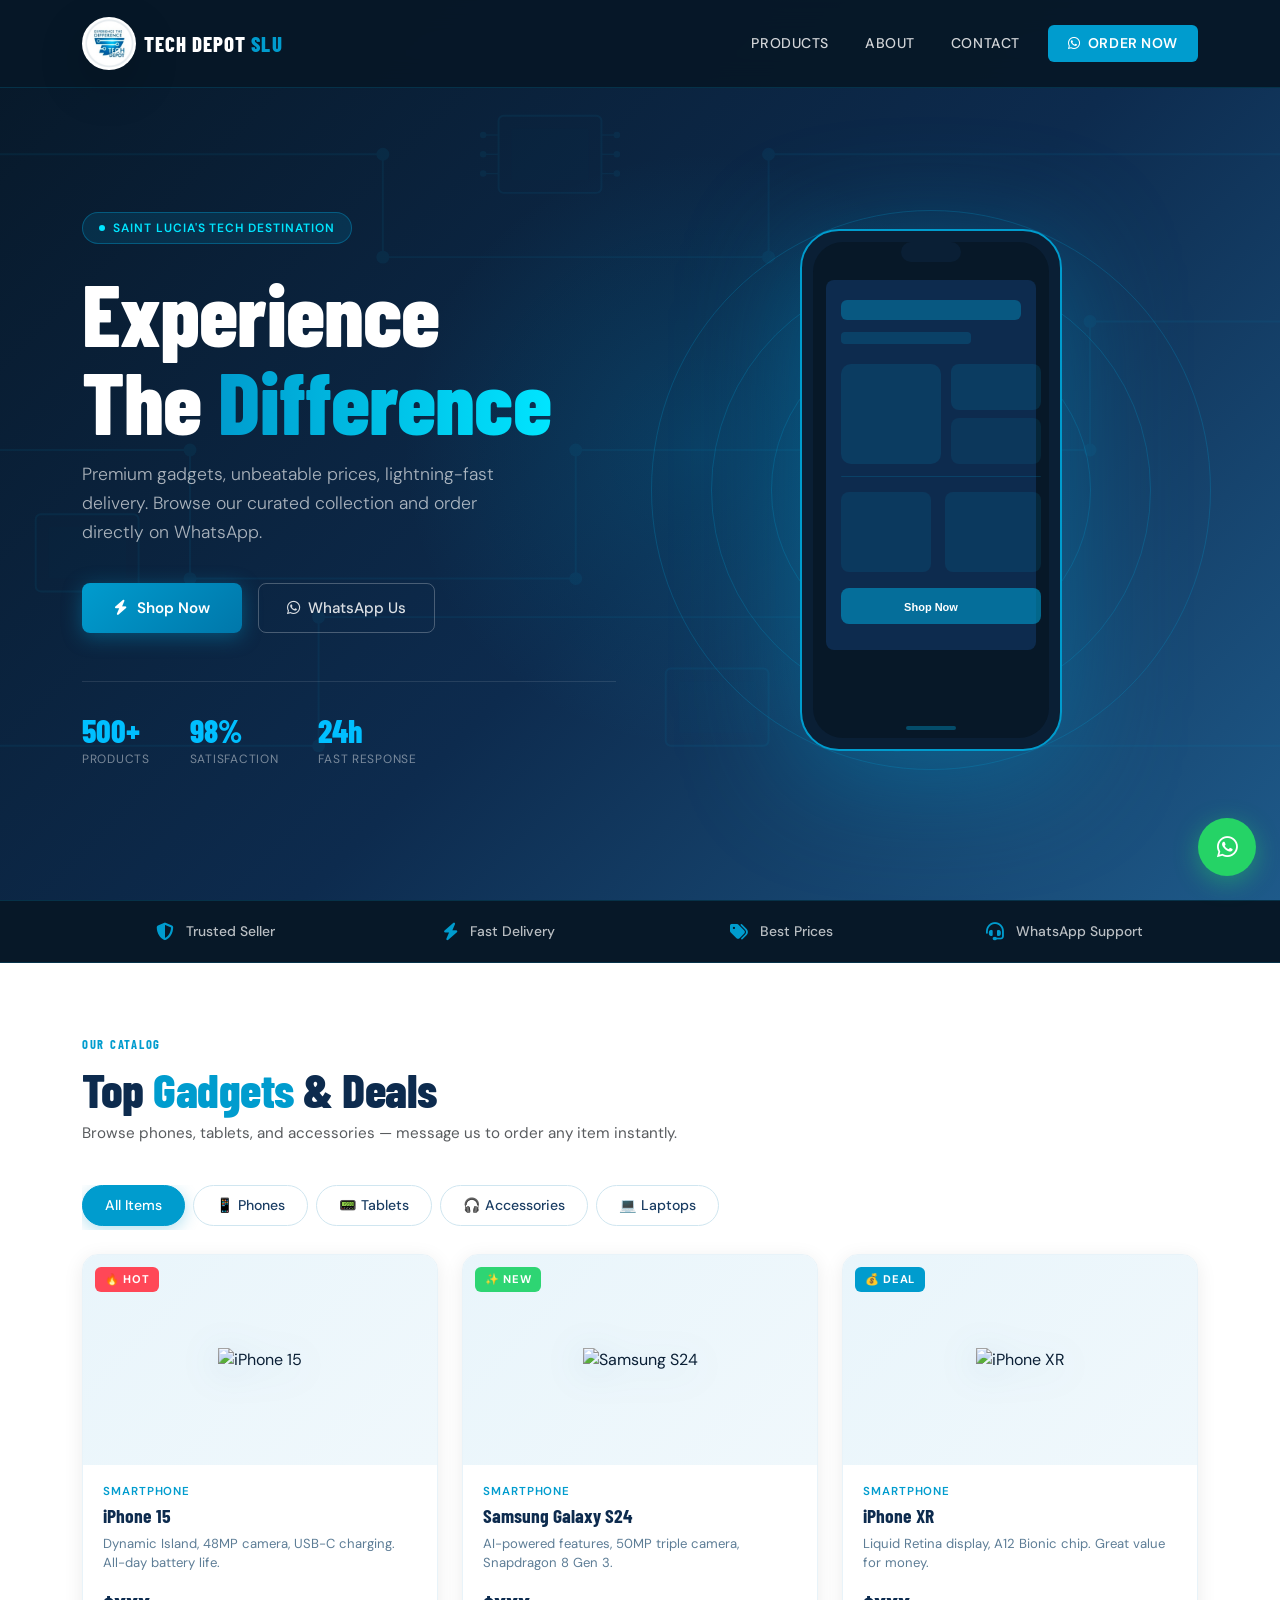
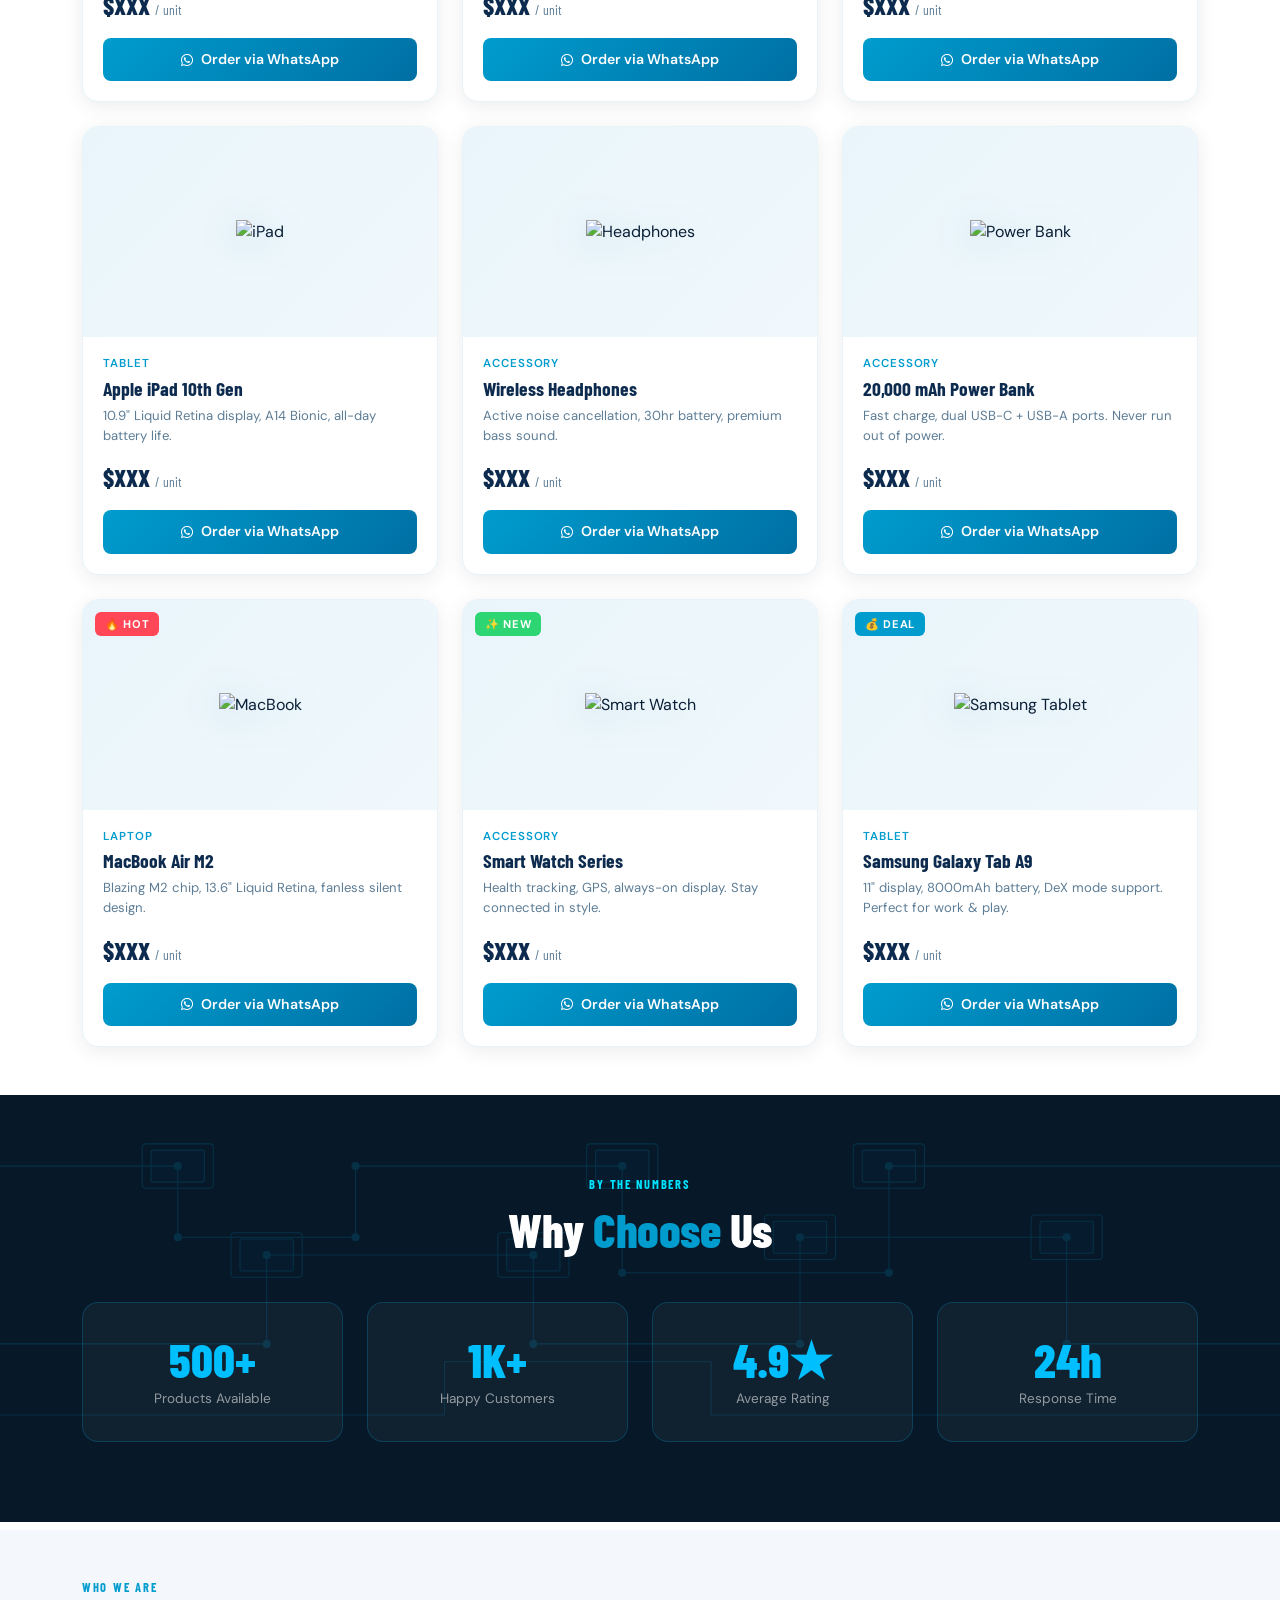
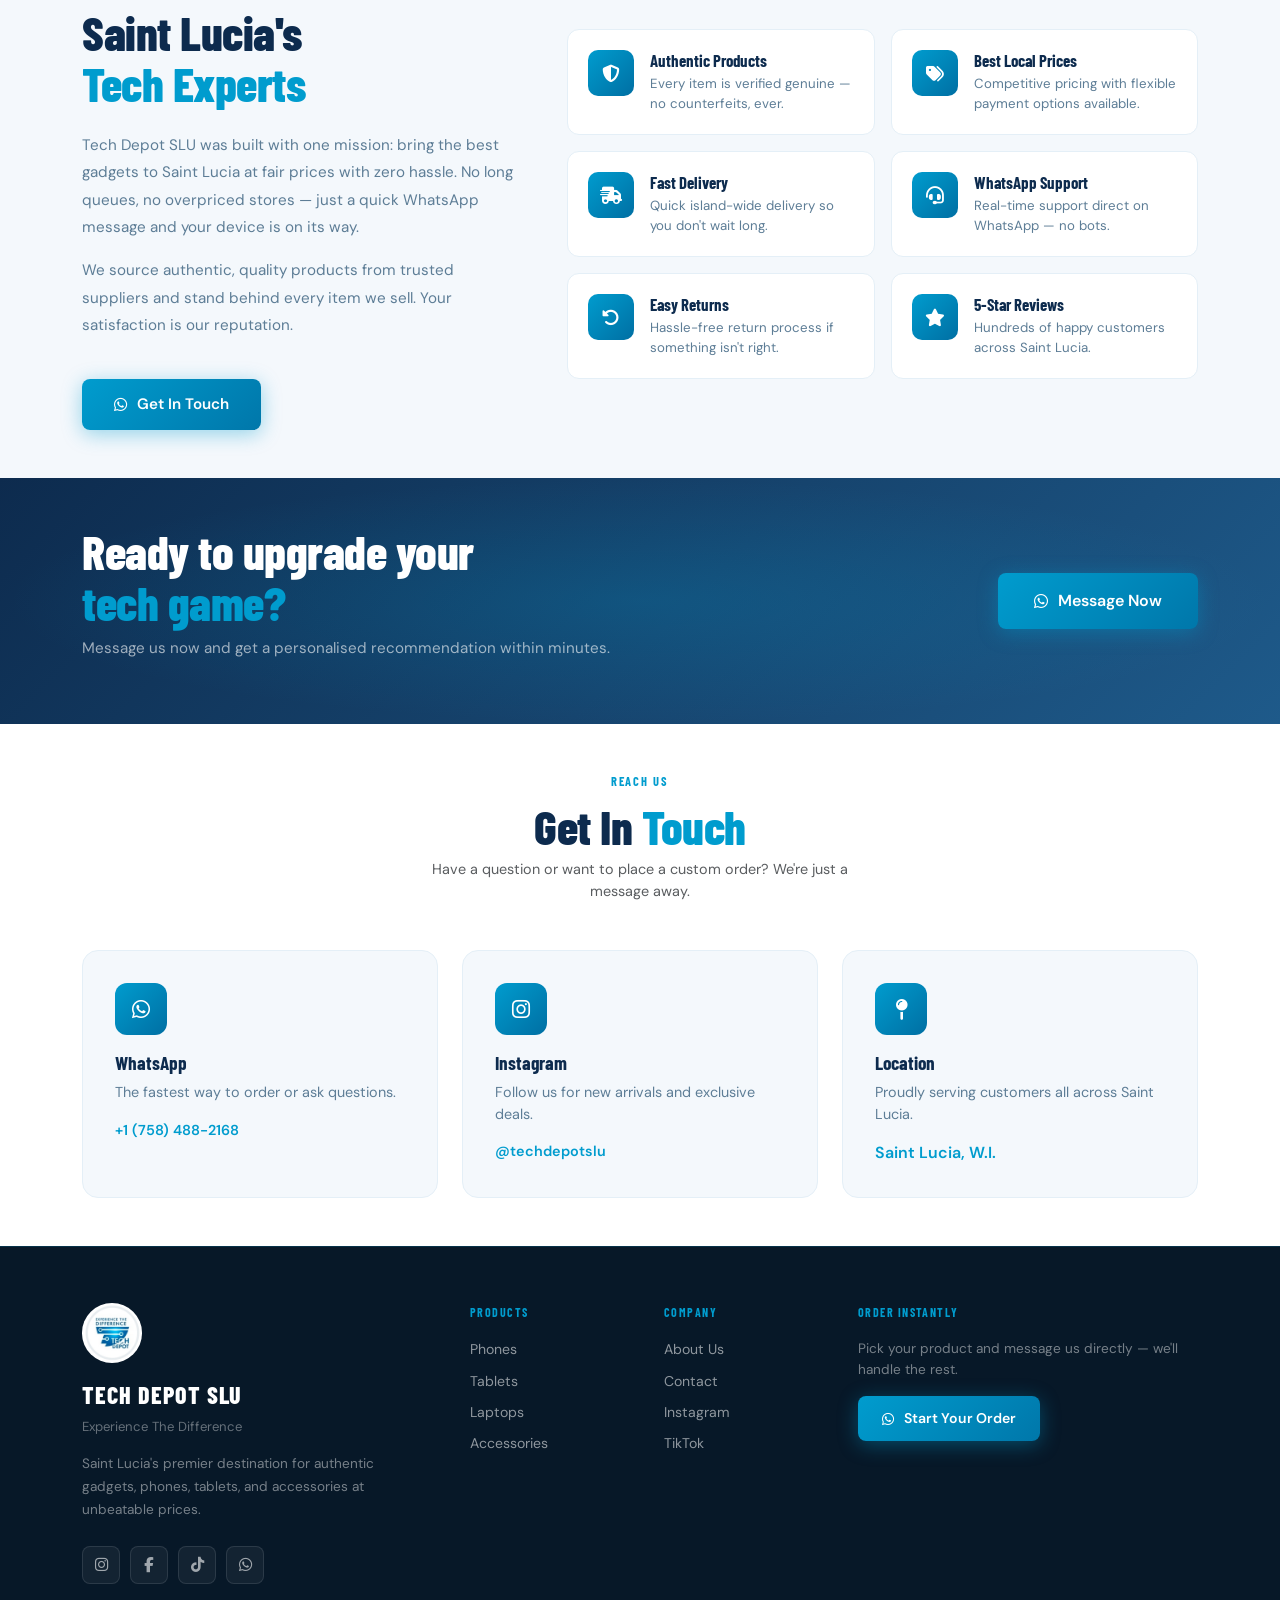
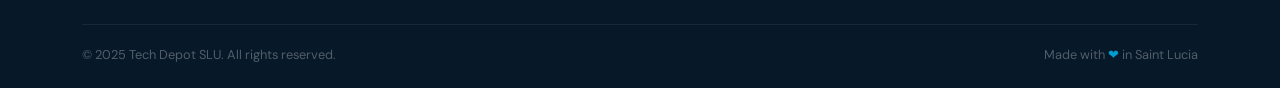
==== 0034hytstoragefacility.html @ bbcb1f42 "Create 0034hytstoragefacility.html" ====
<!DOCTYPE html>
<html lang="en">
<head>
<meta charset="UTF-8">
<meta name="viewport" content="width=device-width, initial-scale=1.0">
<title>Tech Depot SLU – Experience The Difference</title>
<link href="https://cdn.jsdelivr.net/npm/bootstrap@5.3.3/dist/css/bootstrap.min.css" rel="stylesheet">
<link href="https://fonts.googleapis.com/css2?family=Barlow+Condensed:wght@400;600;700;800&family=DM+Sans:wght@300;400;500;600&display=swap" rel="stylesheet">
<link href="https://cdnjs.cloudflare.com/ajax/libs/font-awesome/6.5.0/css/all.min.css" rel="stylesheet">
<link href="css/style.css" rel="stylesheet">
  
<style>

</style>
  
</head>
<body>

<!-- ═══════════════ NAVBAR ═══════════════ -->
<nav class="navbar navbar-expand-lg fixed-top" id="mainNavbar">
  <div class="container">
    <a class="navbar-brand d-flex align-items-center gap-2" href="#hero">
      <img src="images/logo.jpg" alt="Tech Depot SLU Logo" class="rounded-circle img-fluid object-fit-cover shadow-hover mx-auto shadow-lg" loading="lazy">
      <span style="font-family:'Barlow Condensed',sans-serif;font-weight:800;color:#fff;font-size:1.3rem;letter-spacing:0.05em;">TECH DEPOT<span style="color:var(--electric);"> SLU</span></span>
    </a>
    <button class="navbar-toggler border-0" type="button" data-bs-toggle="collapse" data-bs-target="#navMenu">
      <span class="navbar-toggler-icon"></span>
    </button>
    <div class="collapse navbar-collapse" id="navMenu">
      <ul class="navbar-nav ms-auto align-items-lg-center gap-1">
        <li class="nav-item"><a class="nav-link" href="#products">Products</a></li>
        <li class="nav-item"><a class="nav-link" href="#about">About</a></li>
        <li class="nav-item"><a class="nav-link" href="#contact">Contact</a></li>
        <li class="nav-item">
          <a class="nav-link nav-cta" href="https://wa.me/17584882168?text=Hi%20I%20want%20to%20order.%0AProduct:%0ABudget:%0ALocation:">
            <i class="fab fa-whatsapp me-1"></i> Order Now
          </a>
        </li>
      </ul>
    </div>
  </div>
</nav>

<!-- ═══════════════ HERO ═══════════════ -->
<section id="hero">
  <!-- Circuit board SVG background -->
  <div class="circuit-bg">
    <svg viewBox="0 0 1200 700" preserveAspectRatio="xMidYMid slice" xmlns="http://www.w3.org/2000/svg">
      <defs>
        <linearGradient id="wireGrad" x1="0%" y1="0%" x2="100%" y2="0%">
          <stop offset="0%" style="stop-color:#009CCE;stop-opacity:0"/>
          <stop offset="50%" style="stop-color:#009CCE;stop-opacity:1"/>
          <stop offset="100%" style="stop-color:#009CCE;stop-opacity:0"/>
        </linearGradient>
      </defs>
      <!-- Horizontal traces -->
      <line x1="0" y1="120" x2="400" y2="120" stroke="#009CCE" stroke-width="1.5"/>
      <line x1="400" y1="120" x2="400" y2="200" stroke="#009CCE" stroke-width="1.5"/>
      <line x1="400" y1="200" x2="700" y2="200" stroke="#009CCE" stroke-width="1.5"/>
      <line x1="700" y1="200" x2="700" y2="120" stroke="#009CCE" stroke-width="1.5"/>
      <line x1="700" y1="120" x2="1200" y2="120" stroke="#009CCE" stroke-width="1.5"/>
      <line x1="0" y1="350" x2="250" y2="350" stroke="#009CCE" stroke-width="1.5"/>
      <line x1="250" y1="350" x2="250" y2="450" stroke="#009CCE" stroke-width="1.5"/>
      <line x1="250" y1="450" x2="550" y2="450" stroke="#009CCE" stroke-width="1.5"/>
      <line x1="550" y1="450" x2="550" y2="350" stroke="#009CCE" stroke-width="1.5"/>
      <line x1="550" y1="350" x2="950" y2="350" stroke="#009CCE" stroke-width="1.5"/>
      <line x1="950" y1="350" x2="950" y2="250" stroke="#009CCE" stroke-width="1.5"/>
      <line x1="950" y1="250" x2="1200" y2="250" stroke="#009CCE" stroke-width="1.5"/>
      <line x1="0" y1="580" x2="350" y2="580" stroke="#009CCE" stroke-width="1.5"/>
      <line x1="350" y1="580" x2="350" y2="480" stroke="#009CCE" stroke-width="1.5"/>
      <line x1="350" y1="480" x2="800" y2="480" stroke="#009CCE" stroke-width="1.5"/>
      <line x1="800" y1="480" x2="800" y2="580" stroke="#009CCE" stroke-width="1.5"/>
      <line x1="800" y1="580" x2="1200" y2="580" stroke="#009CCE" stroke-width="1.5"/>
      <!-- Nodes/pads -->
      <circle cx="400" cy="120" r="5" fill="#009CCE"/>
      <circle cx="700" cy="120" r="5" fill="#009CCE"/>
      <circle cx="400" cy="200" r="5" fill="#009CCE"/>
      <circle cx="700" cy="200" r="5" fill="#009CCE"/>
      <circle cx="250" cy="350" r="5" fill="#009CCE"/>
      <circle cx="550" cy="350" r="5" fill="#009CCE"/>
      <circle cx="250" cy="450" r="5" fill="#009CCE"/>
      <circle cx="550" cy="450" r="5" fill="#009CCE"/>
      <circle cx="950" cy="250" r="5" fill="#009CCE"/>
      <circle cx="950" cy="350" r="5" fill="#009CCE"/>
      <circle cx="350" cy="480" r="5" fill="#009CCE"/>
      <circle cx="800" cy="480" r="5" fill="#009CCE"/>
      <circle cx="350" cy="580" r="5" fill="#009CCE"/>
      <circle cx="800" cy="580" r="5" fill="#009CCE"/>
      <!-- IC chips -->
      <rect x="490" y="90" width="80" height="60" rx="4" fill="none" stroke="#009CCE" stroke-width="1.5"/>
      <rect x="500" y="100" width="60" height="40" rx="2" fill="#009CCE" fill-opacity="0.15"/>
      <rect x="840" y="210" width="80" height="60" rx="4" fill="none" stroke="#009CCE" stroke-width="1.5"/>
      <rect x="850" y="220" width="60" height="40" rx="2" fill="#009CCE" fill-opacity="0.15"/>
      <rect x="130" y="400" width="80" height="60" rx="4" fill="none" stroke="#009CCE" stroke-width="1.5"/>
      <rect x="140" y="410" width="60" height="40" rx="2" fill="#009CCE" fill-opacity="0.15"/>
      <rect x="620" y="520" width="80" height="60" rx="4" fill="none" stroke="#009CCE" stroke-width="1.5"/>
      <rect x="630" y="530" width="60" height="40" rx="2" fill="#009CCE" fill-opacity="0.15"/>
      <!-- IC pins -->
      <line x1="490" y1="105" x2="480" y2="105" stroke="#009CCE" stroke-width="1"/><circle cx="478" cy="105" r="2.5" fill="#009CCE"/>
      <line x1="490" y1="120" x2="480" y2="120" stroke="#009CCE" stroke-width="1"/><circle cx="478" cy="120" r="2.5" fill="#009CCE"/>
      <line x1="490" y1="135" x2="480" y2="135" stroke="#009CCE" stroke-width="1"/><circle cx="478" cy="135" r="2.5" fill="#009CCE"/>
      <line x1="570" y1="105" x2="580" y2="105" stroke="#009CCE" stroke-width="1"/><circle cx="582" cy="105" r="2.5" fill="#009CCE"/>
      <line x1="570" y1="120" x2="580" y2="120" stroke="#009CCE" stroke-width="1"/><circle cx="582" cy="120" r="2.5" fill="#009CCE"/>
      <line x1="570" y1="135" x2="580" y2="135" stroke="#009CCE" stroke-width="1"/><circle cx="582" cy="135" r="2.5" fill="#009CCE"/>
    </svg>
  </div>

  <div class="hero-glow"></div>

  <div class="container position-relative" style="z-index:2;">
    <div class="row align-items-center g-5">
      <div class="col-lg-6">
        <div class="hero-badge slide-left">
          <span class="dot"></span> Saint Lucia's Tech Destination
        </div>
        <h1 class="hero-title slide-left delay-1">
          Experience<br>The <span>Difference</span>
        </h1>
        <p class="hero-subtitle slide-left delay-2">
          Premium gadgets, unbeatable prices, lightning-fast delivery. Browse our curated collection and order directly on WhatsApp.
        </p>
        <div class="d-flex flex-wrap gap-3 slide-left delay-3">
          <a href="#products" class="btn-electric">
            <i class="fas fa-bolt"></i> Shop Now
          </a>
          <a href="https://wa.me/17584882168?text=Hi%20I%20want%20to%20order.%0AProduct:%0ABudget:%0ALocation:" class="btn-outline-electric">
            <i class="fab fa-whatsapp"></i> WhatsApp Us
          </a>
        </div>
        <div class="hero-stats slide-left delay-4">
          <div class="stat-item">
            <div class="stat-num">500+</div>
            <div class="stat-label">Products</div>
          </div>
          <div class="stat-item">
            <div class="stat-num">98%</div>
            <div class="stat-label">Satisfaction</div>
          </div>
          <div class="stat-item">
            <div class="stat-num">24h</div>
            <div class="stat-label">Fast Response</div>
          </div>
        </div>
      </div>
      <div class="col-lg-6 d-none d-lg-flex justify-content-center slide-right delay-2">
        <div class="hero-device-showcase">
          <div class="hero-ring"></div>
          <div class="hero-ring"></div>
          <div class="hero-ring"></div>
          <!-- Placeholder phone graphic -->
          <svg class="device-float" viewBox="0 0 280 540" fill="none" xmlns="http://www.w3.org/2000/svg">
            <rect x="10" y="10" width="260" height="520" rx="38" fill="#0a1f35" stroke="#009CCE" stroke-width="2"/>
            <rect x="22" y="22" width="236" height="496" rx="30" fill="#071828"/>
            <rect x="35" y="60" width="210" height="370" rx="8" fill="#0d2b4e"/>
            <!-- Screen content suggestion -->
            <rect x="50" y="80" width="180" height="20" rx="6" fill="#009CCE" fill-opacity="0.4"/>
            <rect x="50" y="112" width="130" height="12" rx="4" fill="#009CCE" fill-opacity="0.2"/>
            <rect x="50" y="144" width="100" height="100" rx="10" fill="#009CCE" fill-opacity="0.15"/>
            <rect x="160" y="144" width="90" height="46" rx="8" fill="#009CCE" fill-opacity="0.15"/>
            <rect x="160" y="198" width="90" height="46" rx="8" fill="#009CCE" fill-opacity="0.1"/>
            <rect x="50" y="256" width="200" height="1" rx="1" fill="#009CCE" fill-opacity="0.2"/>
            <rect x="50" y="272" width="90" height="80" rx="8" fill="#009CCE" fill-opacity="0.12"/>
            <rect x="154" y="272" width="96" height="80" rx="8" fill="#009CCE" fill-opacity="0.12"/>
            <rect x="50" y="368" width="200" height="36" rx="8" fill="#009CCE" fill-opacity="0.6"/>
            <text x="140" y="391" text-anchor="middle" fill="white" font-size="11" font-family="sans-serif" font-weight="bold">Shop Now</text>
            <!-- Notch -->
            <rect x="110" y="22" width="60" height="20" rx="10" fill="#0a1f35"/>
            <!-- Home indicator -->
            <rect x="115" y="506" width="50" height="4" rx="2" fill="#009CCE" fill-opacity="0.4"/>
          </svg>
        </div>
      </div>
    </div>
  </div>
</section>

<!-- ═══════════════ TRUST BAR ═══════════════ -->
<div id="trust-bar">
  <div class="container">
    <div class="row g-3 justify-content-center text-center">
      <div class="col-6 col-md-3">
        <div class="trust-item justify-content-center">
          <i class="fas fa-shield-halved"></i>
          <span>Trusted Seller</span>
        </div>
      </div>
      <div class="col-6 col-md-3">
        <div class="trust-item justify-content-center">
          <i class="fas fa-bolt"></i>
          <span>Fast Delivery</span>
        </div>
      </div>
      <div class="col-6 col-md-3">
        <div class="trust-item justify-content-center">
          <i class="fas fa-tags"></i>
          <span>Best Prices</span>
        </div>
      </div>
      <div class="col-6 col-md-3">
        <div class="trust-item justify-content-center">
          <i class="fas fa-headset"></i>
          <span>WhatsApp Support</span>
        </div>
      </div>
    </div>
  </div>
</div>

<!-- ═══════════════ PRODUCTS ═══════════════ -->
<section id="products" class="py-5 mt-4">
  <div class="container">
    <div class="row mb-4">
      <div class="col-lg-7 slide-up">
        <div class="section-eyebrow">Our Catalog</div>
        <h2 class="section-title">Top <span>Gadgets</span> & Deals</h2>
        <p class="text-muted mt-2" style="font-size:0.95rem;">Browse phones, tablets, and accessories — message us to order any item instantly.</p>
      </div>
    </div>

    <!-- Filter -->
    <div class="filter-wrap mb-4 slide-up delay-1">
      <div class="filter-pills">
        <button class="filter-pill active" onclick="filterCategory('all',this)">All Items</button>
        <button class="filter-pill" onclick="filterCategory('phone',this)">📱 Phones</button>
        <button class="filter-pill" onclick="filterCategory('tablet',this)">📟 Tablets</button>
        <button class="filter-pill" onclick="filterCategory('accessory',this)">🎧 Accessories</button>
        <button class="filter-pill" onclick="filterCategory('laptop',this)">💻 Laptops</button>
      </div>
    </div>

    <!-- Cards Grid -->
    <div class="row g-4" id="product-grid">

      <!-- iPhone 15 -->
      <div class="col-sm-6 col-lg-4 card-item phone slide-up delay-1">
        <div class="product-card">
          <div class="card-img-wrap">
            <span class="card-badge badge-hot">🔥 Hot</span>
            <img src="https://images.unsplash.com/photo-1695048133142-1a20484d2569?w=400&q=80&auto=format&fit=crop" alt="iPhone 15">
          </div>
          <div class="card-body-custom">
            <div class="card-cat">Smartphone</div>
            <div class="card-name">iPhone 15</div>
            <div class="card-desc">Dynamic Island, 48MP camera, USB-C charging. All-day battery life.</div>
            <div class="card-price">$XXX <small>/ unit</small></div>
            <a href="https://wa.me/17584882168?text=Hi,%20I%20want%20to%20order%20an%20iPhone%2015" class="btn-buy">
              <i class="fab fa-whatsapp"></i> Order via WhatsApp
            </a>
          </div>
        </div>
      </div>

      <!-- Samsung S24 -->
      <div class="col-sm-6 col-lg-4 card-item phone slide-up delay-2">
        <div class="product-card">
          <div class="card-img-wrap">
            <span class="card-badge badge-new">✨ New</span>
            <img src="https://images.unsplash.com/photo-1710023797988-cf60c4a38c4d?w=400&q=80&auto=format&fit=crop" alt="Samsung S24">
          </div>
          <div class="card-body-custom">
            <div class="card-cat">Smartphone</div>
            <div class="card-name">Samsung Galaxy S24</div>
            <div class="card-desc">AI-powered features, 50MP triple camera, Snapdragon 8 Gen 3.</div>
            <div class="card-price">$XXX <small>/ unit</small></div>
            <a href="https://wa.me/17584882168?text=Hi,%20I%20want%20Samsung%20Galaxy%20S24" class="btn-buy">
              <i class="fab fa-whatsapp"></i> Order via WhatsApp
            </a>
          </div>
        </div>
      </div>

      <!-- iPhone XR -->
      <div class="col-sm-6 col-lg-4 card-item phone slide-up delay-3">
        <div class="product-card">
          <div class="card-img-wrap">
            <span class="card-badge badge-deal">💰 Deal</span>
            <img src="https://images.unsplash.com/photo-1592286927505-1def25115558?w=400&q=80&auto=format&fit=crop" alt="iPhone XR">
          </div>
          <div class="card-body-custom">
            <div class="card-cat">Smartphone</div>
            <div class="card-name">iPhone XR</div>
            <div class="card-desc">Liquid Retina display, A12 Bionic chip. Great value for money.</div>
            <div class="card-price">$XXX <small>/ unit</small></div>
            <a href="https://wa.me/17584882168?text=Hi,%20I%20want%20iPhone%20XR" class="btn-buy">
              <i class="fab fa-whatsapp"></i> Order via WhatsApp
            </a>
          </div>
        </div>
      </div>

      <!-- iPad -->
      <div class="col-sm-6 col-lg-4 card-item tablet slide-up delay-1">
        <div class="product-card">
          <div class="card-img-wrap">
            <img src="https://images.unsplash.com/photo-1544244015-0df4b3ffc6b0?w=400&q=80&auto=format&fit=crop" alt="iPad">
          </div>
          <div class="card-body-custom">
            <div class="card-cat">Tablet</div>
            <div class="card-name">Apple iPad 10th Gen</div>
            <div class="card-desc">10.9" Liquid Retina display, A14 Bionic, all-day battery life.</div>
            <div class="card-price">$XXX <small>/ unit</small></div>
            <a href="https://wa.me/17584882168?text=Hi,%20I%20want%20an%20iPad" class="btn-buy">
              <i class="fab fa-whatsapp"></i> Order via WhatsApp
            </a>
          </div>
        </div>
      </div>

      <!-- Wireless Headphones -->
      <div class="col-sm-6 col-lg-4 card-item accessory slide-up delay-2">
        <div class="product-card">
          <div class="card-img-wrap">
            <img src="https://images.unsplash.com/photo-1505740420928-5e560c06d30e?w=400&q=80&auto=format&fit=crop" alt="Headphones">
          </div>
          <div class="card-body-custom">
            <div class="card-cat">Accessory</div>
            <div class="card-name">Wireless Headphones</div>
            <div class="card-desc">Active noise cancellation, 30hr battery, premium bass sound.</div>
            <div class="card-price">$XXX <small>/ unit</small></div>
            <a href="https://wa.me/17584882168?text=Hi,%20I%20want%20wireless%20headphones" class="btn-buy">
              <i class="fab fa-whatsapp"></i> Order via WhatsApp
            </a>
          </div>
        </div>
      </div>

      <!-- Power Bank -->
      <div class="col-sm-6 col-lg-4 card-item accessory slide-up delay-3">
        <div class="product-card">
          <div class="card-img-wrap">
            <img src="https://images.unsplash.com/photo-1609091839311-d5365f9ff1c5?w=400&q=80&auto=format&fit=crop" alt="Power Bank">
          </div>
          <div class="card-body-custom">
            <div class="card-cat">Accessory</div>
            <div class="card-name">20,000 mAh Power Bank</div>
            <div class="card-desc">Fast charge, dual USB-C + USB-A ports. Never run out of power.</div>
            <div class="card-price">$XXX <small>/ unit</small></div>
            <a href="https://wa.me/17584882168?text=Hi,%20I%20want%20a%20power%20bank" class="btn-buy">
              <i class="fab fa-whatsapp"></i> Order via WhatsApp
            </a>
          </div>
        </div>
      </div>

      <!-- MacBook -->
      <div class="col-sm-6 col-lg-4 card-item laptop slide-up delay-1">
        <div class="product-card">
          <div class="card-img-wrap">
            <span class="card-badge badge-hot">🔥 Hot</span>
            <img src="https://images.unsplash.com/photo-1517336714731-489689fd1ca8?w=400&q=80&auto=format&fit=crop" alt="MacBook">
          </div>
          <div class="card-body-custom">
            <div class="card-cat">Laptop</div>
            <div class="card-name">MacBook Air M2</div>
            <div class="card-desc">Blazing M2 chip, 13.6" Liquid Retina, fanless silent design.</div>
            <div class="card-price">$XXX <small>/ unit</small></div>
            <a href="https://wa.me/17584882168?text=Hi,%20I%20want%20MacBook%20Air%20M2" class="btn-buy">
              <i class="fab fa-whatsapp"></i> Order via WhatsApp
            </a>
          </div>
        </div>
      </div>

      <!-- Smart Watch -->
      <div class="col-sm-6 col-lg-4 card-item accessory slide-up delay-2">
        <div class="product-card">
          <div class="card-img-wrap">
            <span class="card-badge badge-new">✨ New</span>
            <img src="https://images.unsplash.com/photo-1523275335684-37898b6baf30?w=400&q=80&auto=format&fit=crop" alt="Smart Watch">
          </div>
          <div class="card-body-custom">
            <div class="card-cat">Accessory</div>
            <div class="card-name">Smart Watch Series</div>
            <div class="card-desc">Health tracking, GPS, always-on display. Stay connected in style.</div>
            <div class="card-price">$XXX <small>/ unit</small></div>
            <a href="https://wa.me/17584882168?text=Hi,%20I%20want%20a%20smart%20watch" class="btn-buy">
              <i class="fab fa-whatsapp"></i> Order via WhatsApp
            </a>
          </div>
        </div>
      </div>

      <!-- Samsung Tab -->
      <div class="col-sm-6 col-lg-4 card-item tablet slide-up delay-3">
        <div class="product-card">
          <div class="card-img-wrap">
            <span class="card-badge badge-deal">💰 Deal</span>
            <img src="https://images.unsplash.com/photo-1589739900243-4b52cd9b104e?w=400&q=80&auto=format&fit=crop" alt="Samsung Tablet">
          </div>
          <div class="card-body-custom">
            <div class="card-cat">Tablet</div>
            <div class="card-name">Samsung Galaxy Tab A9</div>
            <div class="card-desc">11" display, 8000mAh battery, DeX mode support. Perfect for work & play.</div>
            <div class="card-price">$XXX <small>/ unit</small></div>
            <a href="https://wa.me/17584882168?text=Hi,%20I%20want%20Samsung%20Galaxy%20Tab" class="btn-buy">
              <i class="fab fa-whatsapp"></i> Order via WhatsApp
            </a>
          </div>
        </div>
      </div>

    </div>
  </div>
</section>

<!-- ═══════════════ CIRCUIT SHOWCASE ═══════════════ -->
<section id="circuit-showcase">
  <!-- Full circuit board SVG -->
  <svg class="circuit-canvas" viewBox="0 0 1440 400" preserveAspectRatio="xMidYMid slice" xmlns="http://www.w3.org/2000/svg">
    <g stroke="#009CCE" stroke-width="1.2" fill="none">
      <!-- Grid of traces -->
      <line x1="0" y1="80" x2="200" y2="80"/><line x1="200" y1="80" x2="200" y2="160"/>
      <line x1="200" y1="160" x2="400" y2="160"/><line x1="400" y1="160" x2="400" y2="80"/>
      <line x1="400" y1="80" x2="700" y2="80"/><line x1="700" y1="80" x2="700" y2="200"/>
      <line x1="700" y1="200" x2="1000" y2="200"/><line x1="1000" y1="200" x2="1000" y2="80"/>
      <line x1="1000" y1="80" x2="1440" y2="80"/>
      <line x1="0" y1="280" x2="300" y2="280"/><line x1="300" y1="280" x2="300" y2="180"/>
      <line x1="300" y1="180" x2="600" y2="180"/><line x1="600" y1="180" x2="600" y2="280"/>
      <line x1="600" y1="280" x2="900" y2="280"/><line x1="900" y1="280" x2="900" y2="160"/>
      <line x1="900" y1="160" x2="1200" y2="160"/><line x1="1200" y1="160" x2="1200" y2="280"/>
      <line x1="1200" y1="280" x2="1440" y2="280"/>
      <line x1="0" y1="360" x2="500" y2="360"/><line x1="500" y1="360" x2="500" y2="300"/>
      <line x1="500" y1="300" x2="800" y2="300"/><line x1="800" y1="300" x2="800" y2="360"/>
      <line x1="800" y1="360" x2="1440" y2="360"/>
      <!-- IC chips -->
      <rect x="160" y="55" width="80" height="50" rx="4"/><rect x="170" y="62" width="60" height="36" rx="2" fill="#009CCE" fill-opacity="0.2"/>
      <rect x="660" y="55" width="80" height="50" rx="4"/><rect x="670" y="62" width="60" height="36" rx="2" fill="#009CCE" fill-opacity="0.2"/>
      <rect x="960" y="55" width="80" height="50" rx="4"/><rect x="970" y="62" width="60" height="36" rx="2" fill="#009CCE" fill-opacity="0.2"/>
      <rect x="260" y="155" width="80" height="50" rx="4"/><rect x="270" y="162" width="60" height="36" rx="2" fill="#009CCE" fill-opacity="0.2"/>
      <rect x="560" y="155" width="80" height="50" rx="4"/><rect x="570" y="162" width="60" height="36" rx="2" fill="#009CCE" fill-opacity="0.2"/>
      <rect x="860" y="135" width="80" height="50" rx="4"/><rect x="870" y="142" width="60" height="36" rx="2" fill="#009CCE" fill-opacity="0.2"/>
      <rect x="1160" y="135" width="80" height="50" rx="4"/><rect x="1170" y="142" width="60" height="36" rx="2" fill="#009CCE" fill-opacity="0.2"/>
      <!-- Nodes -->
      <circle cx="200" cy="80" r="4" fill="#009CCE"/><circle cx="400" cy="80" r="4" fill="#009CCE"/>
      <circle cx="700" cy="80" r="4" fill="#009CCE"/><circle cx="1000" cy="80" r="4" fill="#009CCE"/>
      <circle cx="200" cy="160" r="4" fill="#009CCE"/><circle cx="400" cy="160" r="4" fill="#009CCE"/>
      <circle cx="700" cy="200" r="4" fill="#009CCE"/><circle cx="1000" cy="200" r="4" fill="#009CCE"/>
      <circle cx="300" cy="280" r="4" fill="#009CCE"/><circle cx="600" cy="280" r="4" fill="#009CCE"/>
      <circle cx="900" cy="280" r="4" fill="#009CCE"/><circle cx="1200" cy="280" r="4" fill="#009CCE"/>
      <circle cx="300" cy="180" r="4" fill="#009CCE"/><circle cx="600" cy="180" r="4" fill="#009CCE"/>
      <circle cx="900" cy="160" r="4" fill="#009CCE"/><circle cx="1200" cy="160" r="4" fill="#009CCE"/>
    </g>
  </svg>

  <div class="container showcase-content">
    <div class="text-center mb-5">
      <div class="section-eyebrow" style="color:var(--accent);">By The Numbers</div>
      <h2 class="section-title" style="color:#fff;">Why <span>Choose</span> Us</h2>
    </div>
    <div class="row g-4 justify-content-center">
      <div class="col-6 col-md-3 slide-up delay-1">
        <div class="showcase-card">
          <div class="showcase-num">500+</div>
          <div class="showcase-label">Products Available</div>
        </div>
      </div>
      <div class="col-6 col-md-3 slide-up delay-2">
        <div class="showcase-card">
          <div class="showcase-num">1K+</div>
          <div class="showcase-label">Happy Customers</div>
        </div>
      </div>
      <div class="col-6 col-md-3 slide-up delay-3">
        <div class="showcase-card">
          <div class="showcase-num">4.9★</div>
          <div class="showcase-label">Average Rating</div>
        </div>
      </div>
      <div class="col-6 col-md-3 slide-up delay-4">
        <div class="showcase-card">
          <div class="showcase-num">24h</div>
          <div class="showcase-label">Response Time</div>
        </div>
      </div>
    </div>
  </div>
</section>

<!-- ═══════════════ ABOUT ═══════════════ -->
<section id="about" class="py-5 mt-2">
  <div class="container">
    <div class="row align-items-center g-5">
      <div class="col-lg-5 slide-left">
        <div class="section-eyebrow">Who We Are</div>
        <h2 class="section-title mb-4">Saint Lucia's<br><span>Tech Experts</span></h2>
        <p style="color:var(--text-muted);line-height:1.8;font-size:0.95rem;">
          Tech Depot SLU was built with one mission: bring the best gadgets to Saint Lucia at fair prices with zero hassle. No long queues, no overpriced stores — just a quick WhatsApp message and your device is on its way.
        </p>
        <p style="color:var(--text-muted);line-height:1.8;font-size:0.95rem;margin-top:12px;">
          We source authentic, quality products from trusted suppliers and stand behind every item we sell. Your satisfaction is our reputation.
        </p>
        <a href="https://wa.me/17584882168?text=Tell%20me%20more%20about%20Tech%20Depot" class="btn-electric mt-4 d-inline-flex">
          <i class="fab fa-whatsapp"></i> Get In Touch
        </a>
      </div>
      <div class="col-lg-7 slide-right">
        <div class="row g-3">
          <div class="col-md-6">
            <div class="about-feature">
              <div class="about-icon"><i class="fas fa-shield-halved"></i></div>
              <div>
                <h6>Authentic Products</h6>
                <p>Every item is verified genuine — no counterfeits, ever.</p>
              </div>
            </div>
          </div>
          <div class="col-md-6">
            <div class="about-feature">
              <div class="about-icon"><i class="fas fa-tags"></i></div>
              <div>
                <h6>Best Local Prices</h6>
                <p>Competitive pricing with flexible payment options available.</p>
              </div>
            </div>
          </div>
          <div class="col-md-6">
            <div class="about-feature">
              <div class="about-icon"><i class="fas fa-truck-fast"></i></div>
              <div>
                <h6>Fast Delivery</h6>
                <p>Quick island-wide delivery so you don't wait long.</p>
              </div>
            </div>
          </div>
          <div class="col-md-6">
            <div class="about-feature">
              <div class="about-icon"><i class="fas fa-headset"></i></div>
              <div>
                <h6>WhatsApp Support</h6>
                <p>Real-time support direct on WhatsApp — no bots.</p>
              </div>
            </div>
          </div>
          <div class="col-md-6">
            <div class="about-feature">
              <div class="about-icon"><i class="fas fa-rotate-left"></i></div>
              <div>
                <h6>Easy Returns</h6>
                <p>Hassle-free return process if something isn't right.</p>
              </div>
            </div>
          </div>
          <div class="col-md-6">
            <div class="about-feature">
              <div class="about-icon"><i class="fas fa-star"></i></div>
              <div>
                <h6>5-Star Reviews</h6>
                <p>Hundreds of happy customers across Saint Lucia.</p>
              </div>
            </div>
          </div>
        </div>
      </div>
    </div>
  </div>
</section>

<!-- ═══════════════ CTA BAND ═══════════════ -->
<section id="cta-section" class="py-5">
  <div class="cta-glow"></div>
  <div class="container position-relative" style="z-index:2;">
    <div class="row align-items-center g-4">
      <div class="col-lg-8 slide-left">
        <h2 class="section-title" style="color:#fff;">Ready to upgrade your<br><span>tech game?</span></h2>
        <p style="color:rgba(255,255,255,0.6);margin-top:10px;font-size:0.95rem;">Message us now and get a personalised recommendation within minutes.</p>
      </div>
      <div class="col-lg-4 text-lg-end slide-right">
        <a href="https://wa.me/17584882168?text=Hi%20I%20am%20ready%20to%20buy%0AProduct:%0ABudget:%0ALocation:" class="btn-electric" style="font-size:1rem;padding:16px 36px;">
          <i class="fab fa-whatsapp"></i> Message Now
        </a>
      </div>
    </div>
  </div>
</section>

<!-- ═══════════════ CONTACT ═══════════════ -->
<section id="contact" class="py-5">
  <div class="container">
    <div class="text-center mb-5 slide-up">
      <div class="section-eyebrow">Reach Us</div>
      <h2 class="section-title">Get In <span>Touch</span></h2>
      <p class="text-muted mt-2" style="max-width:440px;margin:auto;font-size:0.9rem;">Have a question or want to place a custom order? We're just a message away.</p>
    </div>
    <div class="row g-4 justify-content-center">
      <div class="col-md-4 slide-up delay-1">
        <div class="contact-card">
          <div class="contact-icon"><i class="fab fa-whatsapp"></i></div>
          <h5>WhatsApp</h5>
          <p class="mt-2">The fastest way to order or ask questions.</p>
          <a href="https://wa.me/17584882168" class="d-block mt-3 fw-semibold" style="color:var(--electric);">+1 (758) 488-2168</a>
        </div>
      </div>
      <div class="col-md-4 slide-up delay-2">
        <div class="contact-card">
          <div class="contact-icon"><i class="fab fa-instagram"></i></div>
          <h5>Instagram</h5>
          <p class="mt-2">Follow us for new arrivals and exclusive deals.</p>
          <a href="https://www.instagram.com/techdepotslu" target="_blank" class="d-block mt-3 fw-semibold" style="color:var(--electric);">@techdepotslu</a>
        </div>
      </div>
      <div class="col-md-4 slide-up delay-3">
        <div class="contact-card">
          <div class="contact-icon"><i class="fas fa-map-pin"></i></div>
          <h5>Location</h5>
          <p class="mt-2">Proudly serving customers all across Saint Lucia.</p>
          <span class="d-block mt-3 fw-semibold" style="color:var(--electric);">Saint Lucia, W.I.</span>
        </div>
      </div>
    </div>
  </div>
</section>

<!-- ═══════════════ FOOTER ═══════════════ -->
<footer>
  <div class="container">
    <div class="row g-5">
      <div class="col-lg-4 col-md-6">
        <div class="footer-brand">
          <img src="images/logo.jpg" alt="Tech Depot SLU" class="rounded-circle">
          <div class="footer-brand-name">TECH DEPOT SLU</div>
          <div class="footer-tagline">Experience The Difference</div>
        </div>
        <p style="color:rgba(255,255,255,0.45);font-size:0.85rem;margin-top:16px;line-height:1.7;">
          Saint Lucia's premier destination for authentic gadgets, phones, tablets, and accessories at unbeatable prices.
        </p>
        <div class="social-icons mt-4">
          <a href="https://www.instagram.com/techdepotslu" target="_blank" class="social-icon" title="Instagram"><i class="fab fa-instagram"></i></a>
          <a href="https://www.facebook.com/share/1HZqHnrAMR/" target="_blank" class="social-icon" title="Facebook"><i class="fab fa-facebook-f"></i></a>
          <a href="https://www.tiktok.com/@techdepotslu" target="_blank" class="social-icon" title="TikTok"><i class="fab fa-tiktok"></i></a>
          <a href="https://wa.me/17584882168" target="_blank" class="social-icon" title="WhatsApp"><i class="fab fa-whatsapp"></i></a>
        </div>
      </div>

      <div class="col-lg-2 col-md-6">
        <div class="footer-heading">Products</div>
        <a href="#products" class="footer-link" onclick="filterCategory('phone')">Phones</a>
        <a href="#products" class="footer-link" onclick="filterCategory('tablet')">Tablets</a>
        <a href="#products" class="footer-link" onclick="filterCategory('laptop')">Laptops</a>
        <a href="#products" class="footer-link" onclick="filterCategory('accessory')">Accessories</a>
      </div>

      <div class="col-lg-2 col-md-6">
        <div class="footer-heading">Company</div>
        <a href="#about" class="footer-link">About Us</a>
        <a href="#contact" class="footer-link">Contact</a>
        <a href="https://www.instagram.com/techdepotslu" class="footer-link">Instagram</a>
        <a href="https://www.tiktok.com/@techdepotslu" class="footer-link">TikTok</a>
      </div>

      <div class="col-lg-4 col-md-6">
        <div class="footer-heading">Order Instantly</div>
        <p style="color:rgba(255,255,255,0.45);font-size:0.85rem;margin-bottom:16px;">Pick your product and message us directly — we'll handle the rest.</p>
        <a href="https://wa.me/17584882168?text=Hi%20I%20want%20to%20order.%0AProduct:%0ABudget:%0ALocation:" class="btn-electric d-inline-flex" style="font-size:0.88rem;padding:12px 24px;">
          <i class="fab fa-whatsapp"></i> Start Your Order
        </a>
      </div>
    </div>

    <div class="footer-bottom">
      <span>© 2025 Tech Depot SLU. All rights reserved.</span>
      <span>Made with <span style="color:var(--electric);">❤</span> in Saint Lucia</span>
    </div>
  </div>
</footer>

<!-- ═══════════════ WHATSAPP FLOATER ═══════════════ -->
<a href="https://wa.me/17584882168?text=Hi%20I%20want%20to%20order.%0AProduct:%0ABudget:%0ALocation:" class="wa-float" target="_blank">
  <div class="wa-tooltip">Chat with us!</div>
  <i class="fab fa-whatsapp"></i>
</a>

<!-- ═══════════════ SCRIPTS ═══════════════ -->
<script src="https://cdn.jsdelivr.net/npm/bootstrap@5.3.3/dist/js/bootstrap.bundle.min.js"></script>
<script>
// ─── Filter functionality ───
function filterCategory(category, btn) {
  document.querySelectorAll('.filter-pill').forEach(p => p.classList.remove('active'));
  if (btn) btn.classList.add('active');

  document.querySelectorAll('.card-item').forEach(card => {
    if (category === 'all' || card.classList.contains(category)) {
      card.style.display = '';
      setTimeout(() => {
        card.classList.remove('slide-up');
        card.classList.add('fade-in');
        void card.offsetWidth;
        card.classList.add('visible');
      }, 10);
    } else {
      card.style.display = 'none';
    }
  });
}

// ─── Scroll animations ───
const observer = new IntersectionObserver((entries) => {
  entries.forEach(entry => {
    if (entry.isIntersecting) {
      entry.target.classList.add('visible');
    }
  });
}, { threshold: 0.12, rootMargin: '0px 0px -30px 0px' });

document.querySelectorAll('.slide-up, .slide-left, .slide-right, .fade-in').forEach(el => {
  observer.observe(el);
});

// ─── Navbar scroll effect ───
window.addEventListener('scroll', () => {
  const nav = document.getElementById('mainNavbar');
  if (window.scrollY > 60) {
    nav.classList.add('scrolled');
  } else {
    nav.classList.remove('scrolled');
  }
});

// ─── Active nav link highlighting ───
const sections = document.querySelectorAll('section[id], div[id]');
const navLinks = document.querySelectorAll('.nav-link');

window.addEventListener('scroll', () => {
  let current = '';
  sections.forEach(section => {
    const sectionTop = section.offsetTop - 100;
    if (window.scrollY >= sectionTop) {
      current = section.getAttribute('id');
    }
  });
  navLinks.forEach(link => {
    link.classList.remove('active');
    if (link.getAttribute('href') === '#' + current) {
      link.classList.add('active');
    }
  });
});
</script>

</body>
</html>
---- css/style.css ----
:root {
  --electric: #009CCE;
  --electric-bright: #00BFFF;
  --navy: #0D2B4E;
  --navy-dark: #071828;
  --navy-mid: #1a3d63;
  --steel: #1e5a8a;
  --white: #ffffff;
  --off-white: #f4f8fc;
  --light-blue: #e6f4fa;
  --accent: #00e5ff;
  --text-dark: #0a1f35;
  --text-muted: #5d7d96;
  --shadow: 0 8px 32px rgba(0,156,206,0.15);
  --card-shadow: 0 4px 20px rgba(0,0,0,0.08);
}

* { margin:0; padding:0; box-sizing:border-box; }

html { scroll-behavior: smooth; }

body {
  font-family: 'DM Sans', sans-serif;
  background: #fff;
  color: var(--text-dark);
  overflow-x: hidden;
}

/* ─── CIRCUIT BOARD BACKGROUND ─── */
.circuit-bg {
  position: absolute;
  inset: 0;
  overflow: hidden;
  pointer-events: none;
  z-index: 0;
}
.circuit-bg svg {
  position: absolute;
  width: 100%;
  height: 100%;
  opacity: 0.08;
}

/* ─── NAVBAR ─── */
#mainNavbar {
  background: rgba(7,24,40,0.95);
  backdrop-filter: blur(14px);
  border-bottom: 1px solid rgba(0,156,206,0.2);
  padding: 12px 0;
  transition: all 0.3s;
  z-index: 1000;
}
#mainNavbar.scrolled {
  padding: 8px 0;
  box-shadow: 0 4px 24px rgba(0,0,0,0.3);
}
.navbar-brand img { width: 54px; transition: transform 0.3s; }
.navbar-brand img:hover { transform: scale(1.07) rotate(-2deg); }
.nav-link {
  color: rgba(255,255,255,0.82) !important;
  font-family: 'DM Sans', sans-serif;
  font-weight: 500;
  font-size: 0.88rem;
  letter-spacing: 0.04em;
  text-transform: uppercase;
  padding: 8px 16px !important;
  transition: color 0.2s;
  position: relative;
}
.nav-link::after {
  content:''; position:absolute; bottom:2px; left:16px; right:16px;
  height:2px; background:var(--electric); transform:scaleX(0);
  transition:transform 0.25s; border-radius:2px;
}
.nav-link:hover { color: var(--electric-bright) !important; }
.nav-link:hover::after { transform: scaleX(1); }
.navbar-toggler { border-color: rgba(0,156,206,0.4); }
.navbar-toggler-icon {
  background-image: url("data:image/svg+xml,%3csvg xmlns='http://www.w3.org/2000/svg' viewBox='0 0 30 30'%3e%3cpath stroke='rgba%280,156,206,1%29' stroke-linecap='round' stroke-miterlimit='10' stroke-width='2' d='M4 7h22M4 15h22M4 23h22'/%3e%3c/svg%3e");
}
.nav-cta {
  background: var(--electric) !important;
  color: #fff !important;
  border-radius: 6px;
  padding: 8px 20px !important;
  margin-left: 8px;
  font-weight: 600 !important;
  transition: background 0.2s, transform 0.15s !important;
}
.nav-cta:hover { background: var(--electric-bright) !important; transform: translateY(-1px); }
.nav-cta::after { display: none; }

/* ─── HERO ─── */
#hero {
  min-height: 100vh;
  background: linear-gradient(135deg, var(--navy-dark) 0%, var(--navy) 55%, var(--steel) 100%);
  display: flex;
  align-items: center;
  position: relative;
  overflow: hidden;
  padding-top: 80px;
}
.hero-glow {
  position: absolute;
  width: 600px; height: 600px;
  border-radius: 50%;
  background: radial-gradient(circle, rgba(0,156,206,0.18) 0%, transparent 70%);
  top: 50%; left: 50%; transform: translate(-40%,-50%);
  animation: pulseGlow 4s ease-in-out infinite;
}
@keyframes pulseGlow {
  0%,100%{ opacity:0.6; transform:translate(-40%,-50%) scale(1); }
  50%{ opacity:1; transform:translate(-40%,-50%) scale(1.1); }
}
.hero-badge {
  display: inline-flex; align-items: center; gap: 8px;
  background: rgba(0,156,206,0.15);
  border: 1px solid rgba(0,156,206,0.4);
  color: var(--accent);
  font-size: 0.75rem; font-weight: 600; letter-spacing: 0.08em;
  text-transform: uppercase;
  padding: 6px 16px; border-radius: 20px;
  margin-bottom: 24px;
}
.hero-badge .dot {
  width: 6px; height: 6px; border-radius: 50%; background: var(--accent);
  animation: blink 1.5s ease-in-out infinite;
}
@keyframes blink { 0%,100%{opacity:1;} 50%{opacity:0.2;} }

.hero-title {
  font-family: 'Barlow Condensed', sans-serif;
  font-size: clamp(2.8rem, 7vw, 5.5rem);
  font-weight: 800;
  color: #fff;
  line-height: 1;
  letter-spacing: -0.01em;
  margin-bottom: 16px;
}
.hero-title span {
  background: linear-gradient(90deg, var(--electric), var(--accent));
  -webkit-background-clip: text;
  -webkit-text-fill-color: transparent;
  background-clip: text;
}
.hero-subtitle {
  color: rgba(255,255,255,0.65);
  font-size: 1.1rem;
  font-weight: 300;
  max-width: 440px;
  line-height: 1.65;
  margin-bottom: 36px;
}
.btn-electric {
  background: linear-gradient(135deg, var(--electric), #0077aa);
  color: #fff;
  font-family: 'DM Sans', sans-serif;
  font-weight: 600;
  font-size: 0.95rem;
  padding: 14px 32px;
  border-radius: 8px;
  border: none;
  text-decoration: none;
  display: inline-flex; align-items: center; gap: 10px;
  transition: all 0.25s;
  box-shadow: 0 4px 20px rgba(0,156,206,0.4);
}
.btn-electric:hover {
  background: linear-gradient(135deg, var(--electric-bright), var(--electric));
  transform: translateY(-2px);
  box-shadow: 0 8px 28px rgba(0,156,206,0.55);
  color: #fff;
}
.btn-outline-electric {
  background: transparent;
  color: rgba(255,255,255,0.85);
  border: 1px solid rgba(255,255,255,0.25);
  font-weight: 500;
  font-size: 0.95rem;
  padding: 13px 28px;
  border-radius: 8px;
  text-decoration: none;
  display: inline-flex; align-items: center; gap: 8px;
  transition: all 0.25s;
}
.btn-outline-electric:hover {
  background: rgba(255,255,255,0.1);
  border-color: rgba(255,255,255,0.5);
  color: #fff;
  transform: translateY(-2px);
}
.hero-stats {
  display: flex; gap: 40px;
  margin-top: 48px;
  padding-top: 32px;
  border-top: 1px solid rgba(255,255,255,0.1);
}
.stat-item {}
.stat-num {
  font-family: 'Barlow Condensed', sans-serif;
  font-size: 2rem; font-weight: 800;
  color: var(--electric-bright);
  line-height: 1;
}
.stat-label {
  font-size: 0.75rem; color: rgba(255,255,255,0.45);
  text-transform: uppercase; letter-spacing: 0.06em;
  margin-top: 4px;
}
.hero-device-showcase {
  position: relative;
  display: flex;
  align-items: center;
  justify-content: center;
}
.device-float {
  width: 280px;
  filter: drop-shadow(0 20px 60px rgba(0,156,206,0.4));
  animation: floatDevice 5s ease-in-out infinite;
}
@keyframes floatDevice {
  0%,100%{transform:translateY(0);} 50%{transform:translateY(-18px);}
}
.hero-ring {
  position: absolute;
  border-radius: 50%;
  border: 1px solid rgba(0,156,206,0.25);
  animation: expandRing 3s ease-out infinite;
}
.hero-ring:nth-child(1){ width:320px;height:320px; animation-delay:0s; }
.hero-ring:nth-child(2){ width:440px;height:440px; animation-delay:0.8s; }
.hero-ring:nth-child(3){ width:560px;height:560px; animation-delay:1.6s; }
@keyframes expandRing {
  0%{ opacity:0.6; transform:scale(0.9); }
  100%{ opacity:0; transform:scale(1.1); }
}

/* ─── TRUST BAR ─── */
#trust-bar {
  background: var(--navy-dark);
  border-top: 1px solid rgba(0,156,206,0.2);
  border-bottom: 1px solid rgba(0,156,206,0.2);
  padding: 20px 0;
}
.trust-item {
  display: flex; align-items: center; gap: 12px;
  color: rgba(255,255,255,0.72);
  font-size: 0.87rem;
  font-weight: 500;
}
.trust-item i { color: var(--electric); font-size: 1.1rem; }

/* ─── SECTIONS ─── */
.section-eyebrow {
  font-family: 'Barlow Condensed', sans-serif;
  font-size: 0.78rem; font-weight: 700;
  letter-spacing: 0.14em; text-transform: uppercase;
  color: var(--electric);
  margin-bottom: 10px;
}
.section-title {
  font-family: 'Barlow Condensed', sans-serif;
  font-size: clamp(2rem, 5vw, 3rem);
  font-weight: 800;
  color: var(--navy);
  line-height: 1.05;
  letter-spacing: -0.01em;
}
.section-title span { color: var(--electric); }

/* ─── FILTER BAR ─── */
.filter-wrap { overflow-x: auto; padding-bottom: 4px; }
.filter-wrap::-webkit-scrollbar { height: 3px; }
.filter-wrap::-webkit-scrollbar-track { background: transparent; }
.filter-wrap::-webkit-scrollbar-thumb { background: var(--electric); border-radius: 3px; }
.filter-pills { display: flex; gap: 8px; flex-wrap: nowrap; }
.filter-pill {
  flex-shrink: 0;
  padding: 9px 22px;
  border: 1.5px solid #d0e6f0;
  background: #fff;
  color: var(--navy-mid);
  border-radius: 30px;
  font-family: 'DM Sans', sans-serif;
  font-weight: 500;
  font-size: 0.88rem;
  cursor: pointer;
  transition: all 0.2s;
  white-space: nowrap;
}
.filter-pill:hover, .filter-pill.active {
  background: var(--electric);
  border-color: var(--electric);
  color: #fff;
  box-shadow: 0 4px 16px rgba(0,156,206,0.3);
}

/* ─── PRODUCT CARDS ─── */
.product-card {
  background: #fff;
  border-radius: 16px;
  overflow: hidden;
  border: 1.5px solid #e8f3f9;
  transition: all 0.3s cubic-bezier(0.175, 0.885, 0.32, 1.275);
  box-shadow: var(--card-shadow);
  height: 100%;
  display: flex; flex-direction: column;
}
.product-card:hover {
  transform: translateY(-6px);
  border-color: var(--electric);
  box-shadow: 0 12px 40px rgba(0,156,206,0.2);
}
.card-img-wrap {
  position: relative;
  background: linear-gradient(135deg, #e9f5fb 0%, #f0f8fc 100%);
  padding: 28px;
  text-align: center;
  overflow: hidden;
  height: 210px;
  display: flex; align-items: center; justify-content: center;
}
.card-img-wrap img {
  max-height: 155px;
  max-width: 100%;
  object-fit: contain;
  transition: transform 0.35s;
  filter: drop-shadow(0 6px 18px rgba(0,80,140,0.18));
}
.product-card:hover .card-img-wrap img { transform: scale(1.06); }
.card-badge {
  position: absolute; top: 12px; left: 12px;
  font-size: 0.7rem; font-weight: 700; letter-spacing: 0.06em;
  text-transform: uppercase;
  padding: 4px 10px; border-radius: 6px;
}
.badge-hot { background: #ff4757; color: #fff; }
.badge-new { background: #2ed573; color: #fff; }
.badge-deal { background: var(--electric); color: #fff; }

.card-body-custom {
  padding: 18px 20px 20px;
  display: flex; flex-direction: column; flex: 1;
}
.card-cat {
  font-size: 0.72rem; font-weight: 600; letter-spacing: 0.08em;
  text-transform: uppercase; color: var(--electric); margin-bottom: 4px;
}
.card-name {
  font-family: 'Barlow Condensed', sans-serif;
  font-size: 1.22rem; font-weight: 700;
  color: var(--navy); margin-bottom: 6px; line-height: 1.2;
}
.card-desc {
  font-size: 0.82rem; color: var(--text-muted);
  line-height: 1.5; flex: 1; margin-bottom: 14px;
}
.card-price {
  font-family: 'Barlow Condensed', sans-serif;
  font-size: 1.55rem; font-weight: 800;
  color: var(--navy); margin-bottom: 14px;
}
.card-price small { font-size: 0.85rem; font-weight: 400; color: var(--text-muted); }
.btn-buy {
  background: linear-gradient(135deg, #009CCE, #006fa3);
  color: #fff;
  border: none;
  border-radius: 8px;
  padding: 11px 20px;
  font-weight: 600;
  font-size: 0.88rem;
  text-decoration: none;
  display: flex; align-items: center; justify-content: center; gap: 8px;
  transition: all 0.22s;
  width: 100%;
}
.btn-buy:hover {
  background: linear-gradient(135deg, #00BFFF, #009CCE);
  color: #fff;
  transform: translateY(-1px);
  box-shadow: 0 6px 18px rgba(0,156,206,0.38);
}

/* ─── CIRCUIT DIVIDER ─── */
.circuit-divider {
  width: 100%; height: 120px;
  position: relative;
  overflow: hidden;
  background: var(--navy-dark);
}
.circuit-divider svg { width:100%; height:100%; }

/* ─── ABOUT ─── */
#about { background: var(--off-white); }
.about-feature {
  display: flex; gap: 16px; align-items: flex-start;
  padding: 20px;
  background: #fff;
  border-radius: 12px;
  border: 1px solid #e4eff7;
  transition: all 0.25s;
}
.about-feature:hover {
  border-color: var(--electric);
  box-shadow: 0 4px 20px rgba(0,156,206,0.12);
  transform: translateX(4px);
}
.about-icon {
  width: 46px; height: 46px; flex-shrink: 0;
  background: linear-gradient(135deg, var(--electric), #006fa3);
  border-radius: 10px;
  display: flex; align-items: center; justify-content: center;
  color: #fff; font-size: 1.1rem;
}
.about-feature h6 {
  font-family: 'Barlow Condensed', sans-serif;
  font-size: 1.05rem; font-weight: 700;
  color: var(--navy); margin-bottom: 4px;
}
.about-feature p { font-size: 0.83rem; color: var(--text-muted); margin: 0; line-height: 1.5; }

/* ─── CIRCUIT SHOWCASE ─── */
#circuit-showcase {
  background: var(--navy-dark);
  position: relative;
  overflow: hidden;
  padding: 80px 0;
}
.circuit-canvas {
  position: absolute; inset: 0;
  opacity: 0.18;
}
.showcase-content { position: relative; z-index: 2; }
.showcase-card {
  background: rgba(255,255,255,0.04);
  border: 1px solid rgba(0,156,206,0.25);
  border-radius: 16px;
  padding: 32px;
  text-align: center;
  transition: all 0.3s;
}
.showcase-card:hover {
  background: rgba(0,156,206,0.1);
  border-color: var(--electric);
  transform: translateY(-4px);
}
.showcase-num {
  font-family: 'Barlow Condensed', sans-serif;
  font-size: 3rem; font-weight: 800;
  color: var(--electric-bright);
  line-height: 1;
}
.showcase-label { color: rgba(255,255,255,0.55); font-size: 0.85rem; margin-top: 6px; }

/* ─── CONTACT ─── */
#contact { background: #fff; }
.contact-card {
  background: var(--off-white);
  border: 1.5px solid #e4eff7;
  border-radius: 16px;
  padding: 32px;
  height: 100%;
  transition: all 0.25s;
}
.contact-card:hover {
  border-color: var(--electric);
  box-shadow: 0 6px 24px rgba(0,156,206,0.12);
}
.contact-icon {
  width: 52px; height: 52px;
  background: linear-gradient(135deg, var(--electric), #006fa3);
  border-radius: 12px;
  display: flex; align-items: center; justify-content: center;
  color: #fff; font-size: 1.3rem; margin-bottom: 16px;
}
.contact-card h5 {
  font-family: 'Barlow Condensed', sans-serif;
  font-size: 1.2rem; font-weight: 700; color: var(--navy);
}
.contact-card p, .contact-card a {
  font-size: 0.9rem; color: var(--text-muted); text-decoration: none;
}
.contact-card a:hover { color: var(--electric); }

/* ─── FOOTER ─── */
footer {
  background: var(--navy-dark);
  border-top: 1px solid rgba(0,156,206,0.2);
  padding: 56px 0 24px;
  position: relative;
  overflow: hidden;
}
.footer-brand img { width: 60px; margin-bottom: 14px; }
.footer-brand-name {
  font-family: 'Barlow Condensed', sans-serif;
  font-size: 1.5rem; font-weight: 800; color: #fff; letter-spacing: 0.04em;
}
.footer-tagline { font-size: 0.82rem; color: rgba(255,255,255,0.38); margin-top: 4px; }
.footer-heading {
  font-family: 'Barlow Condensed', sans-serif;
  font-size: 0.75rem; font-weight: 700; letter-spacing: 0.12em;
  text-transform: uppercase; color: var(--electric); margin-bottom: 18px;
}
.footer-link {
  display: block; color: rgba(255,255,255,0.55); font-size: 0.88rem;
  text-decoration: none; margin-bottom: 10px; transition: color 0.2s;
}
.footer-link:hover { color: var(--electric-bright); }
.social-icons { display: flex; gap: 10px; }
.social-icon {
  width: 38px; height: 38px; border-radius: 8px;
  background: rgba(255,255,255,0.05);
  border: 1px solid rgba(255,255,255,0.1);
  display: flex; align-items: center; justify-content: center;
  color: rgba(255,255,255,0.6); font-size: 0.95rem;
  text-decoration: none; transition: all 0.22s;
}
.social-icon:hover {
  background: var(--electric);
  border-color: var(--electric);
  color: #fff;
  transform: translateY(-2px);
}
.footer-bottom {
  border-top: 1px solid rgba(255,255,255,0.07);
  margin-top: 40px; padding-top: 20px;
  font-size: 0.8rem; color: rgba(255,255,255,0.3);
  display: flex; justify-content: space-between; align-items: center; flex-wrap: wrap; gap: 8px;
}
.footer-bottom a { color: var(--electric); text-decoration: none; }

/* ─── WHATSAPP FLOATER ─── */
.wa-float {
  position: fixed; bottom: 24px; right: 24px; z-index: 9999;
  width: 58px; height: 58px;
  background: #25D366;
  border-radius: 50%;
  display: flex; align-items: center; justify-content: center;
  color: #fff; font-size: 1.5rem;
  text-decoration: none;
  box-shadow: 0 6px 24px rgba(37,211,102,0.45);
  transition: all 0.25s;
  animation: waPulse 2.5s ease-in-out infinite;
}
.wa-float:hover {
  background: #20ba5a;
  color: #fff;
  transform: scale(1.1);
  animation: none;
}
.wa-float .wa-tooltip {
  position: absolute; right: 70px; top: 50%; transform: translateY(-50%);
  background: #333;
  color: #fff; font-size: 0.78rem; font-weight: 600;
  padding: 6px 12px; border-radius: 6px;
  white-space: nowrap;
  opacity: 0; pointer-events: none;
  transition: opacity 0.2s;
}
.wa-float .wa-tooltip::after {
  content:''; position:absolute; right:-6px; top:50%; transform:translateY(-50%);
  border:6px solid transparent; border-right:none;
  border-left-color: #333;
}
.wa-float:hover .wa-tooltip { opacity: 1; }
@keyframes waPulse {
  0%,100%{ box-shadow:0 6px 24px rgba(37,211,102,0.45); }
  50%{ box-shadow:0 6px 32px rgba(37,211,102,0.75), 0 0 0 10px rgba(37,211,102,0.1); }
}

/* ─── SCROLL ANIMATIONS ─── */
.slide-up, .slide-left, .slide-right, .fade-in {
  opacity: 0;
  transition: all 0.7s cubic-bezier(0.16, 1, 0.3, 1);
}
.slide-up { transform: translateY(40px); }
.slide-left { transform: translateX(-40px); }
.slide-right { transform: translateX(40px); }
.fade-in { opacity: 0; }
.slide-up.visible, .slide-left.visible, .slide-right.visible, .fade-in.visible {
  opacity: 1;
  transform: translate(0,0);
}
.delay-1 { transition-delay: 0.1s; }
.delay-2 { transition-delay: 0.2s; }
.delay-3 { transition-delay: 0.3s; }
.delay-4 { transition-delay: 0.4s; }
.delay-5 { transition-delay: 0.5s; }

/* ─── RESPONSIVE ─── */
@media (max-width: 768px) {
  .hero-stats { gap: 24px; }
  .device-float { width: 200px; }
  .hero-ring:nth-child(3){ display: none; }
}

/* ─── CTA SECTION ─── */
#cta-section {
  background: linear-gradient(135deg, var(--navy) 0%, var(--steel) 100%);
  position: relative; overflow: hidden;
}
.cta-glow {
  position: absolute; inset: 0;
  background: radial-gradient(ellipse at center, rgba(0,156,206,0.2) 0%, transparent 70%);
}
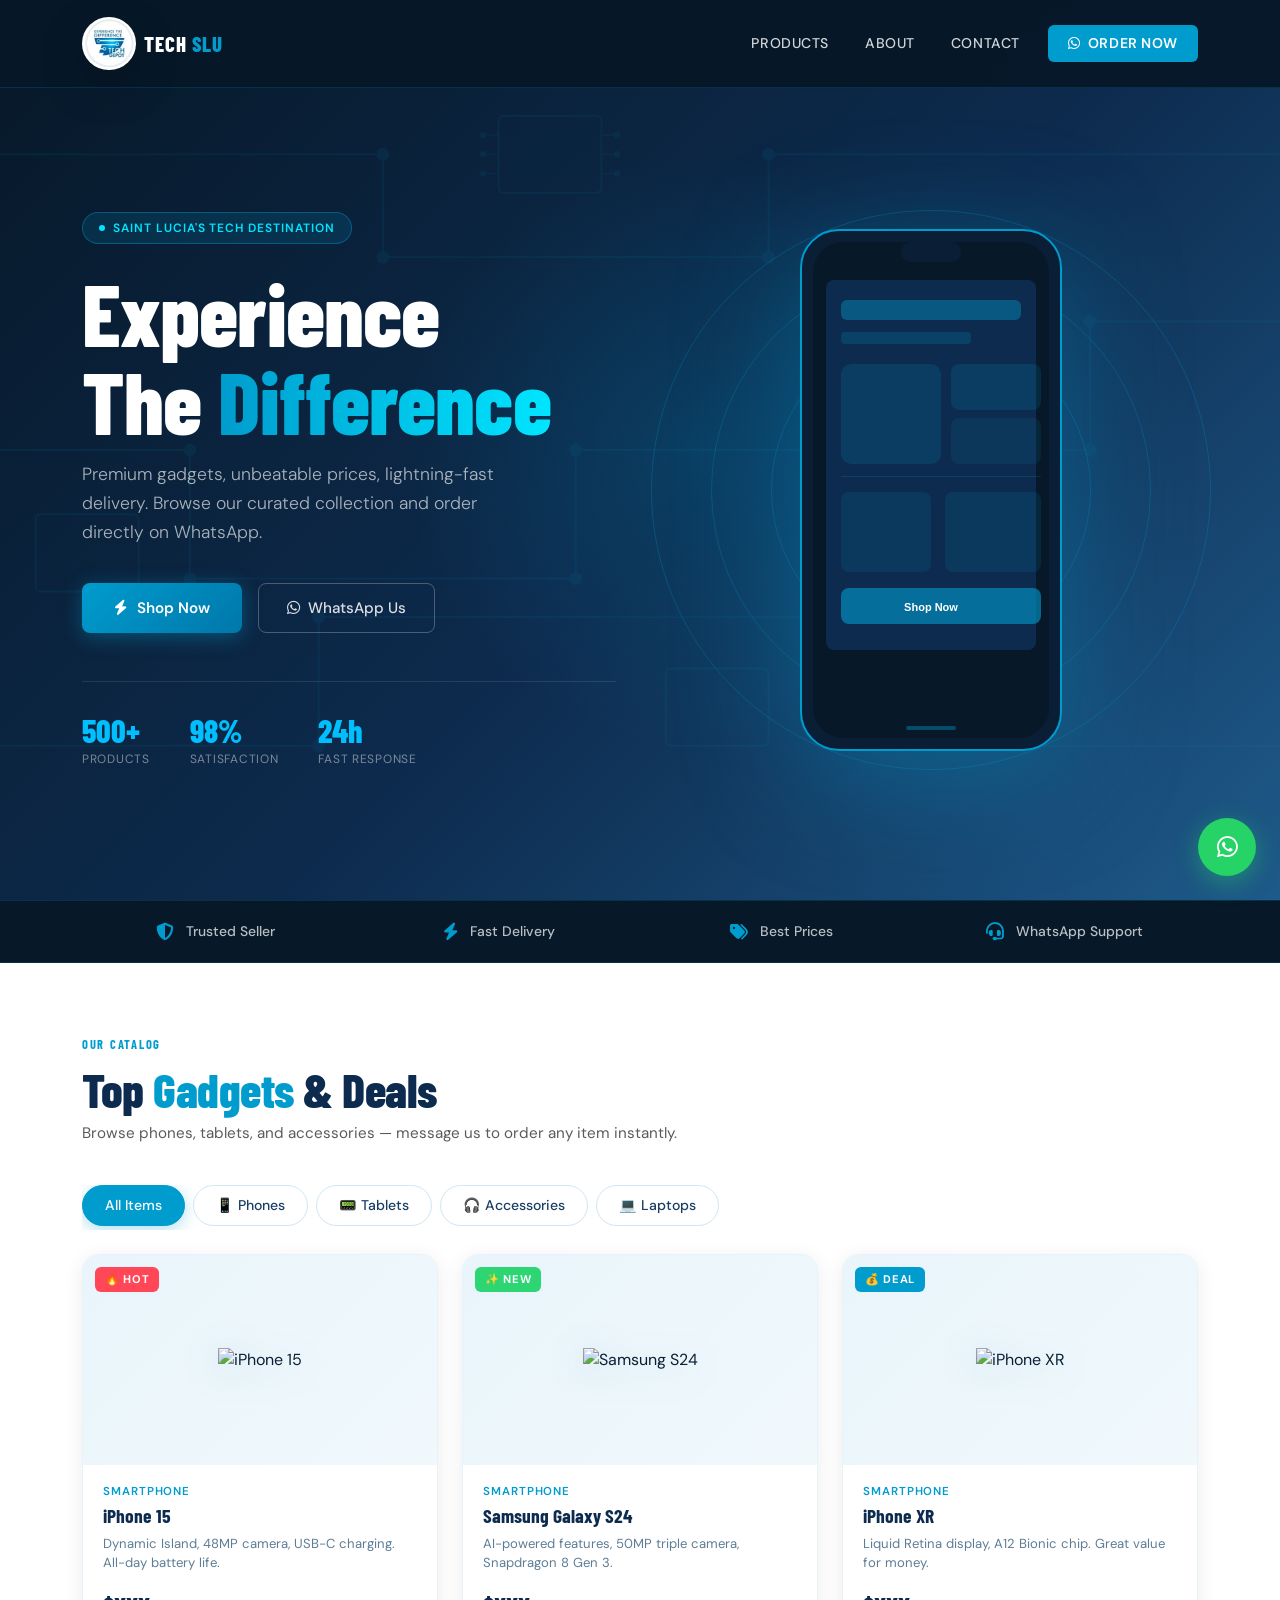
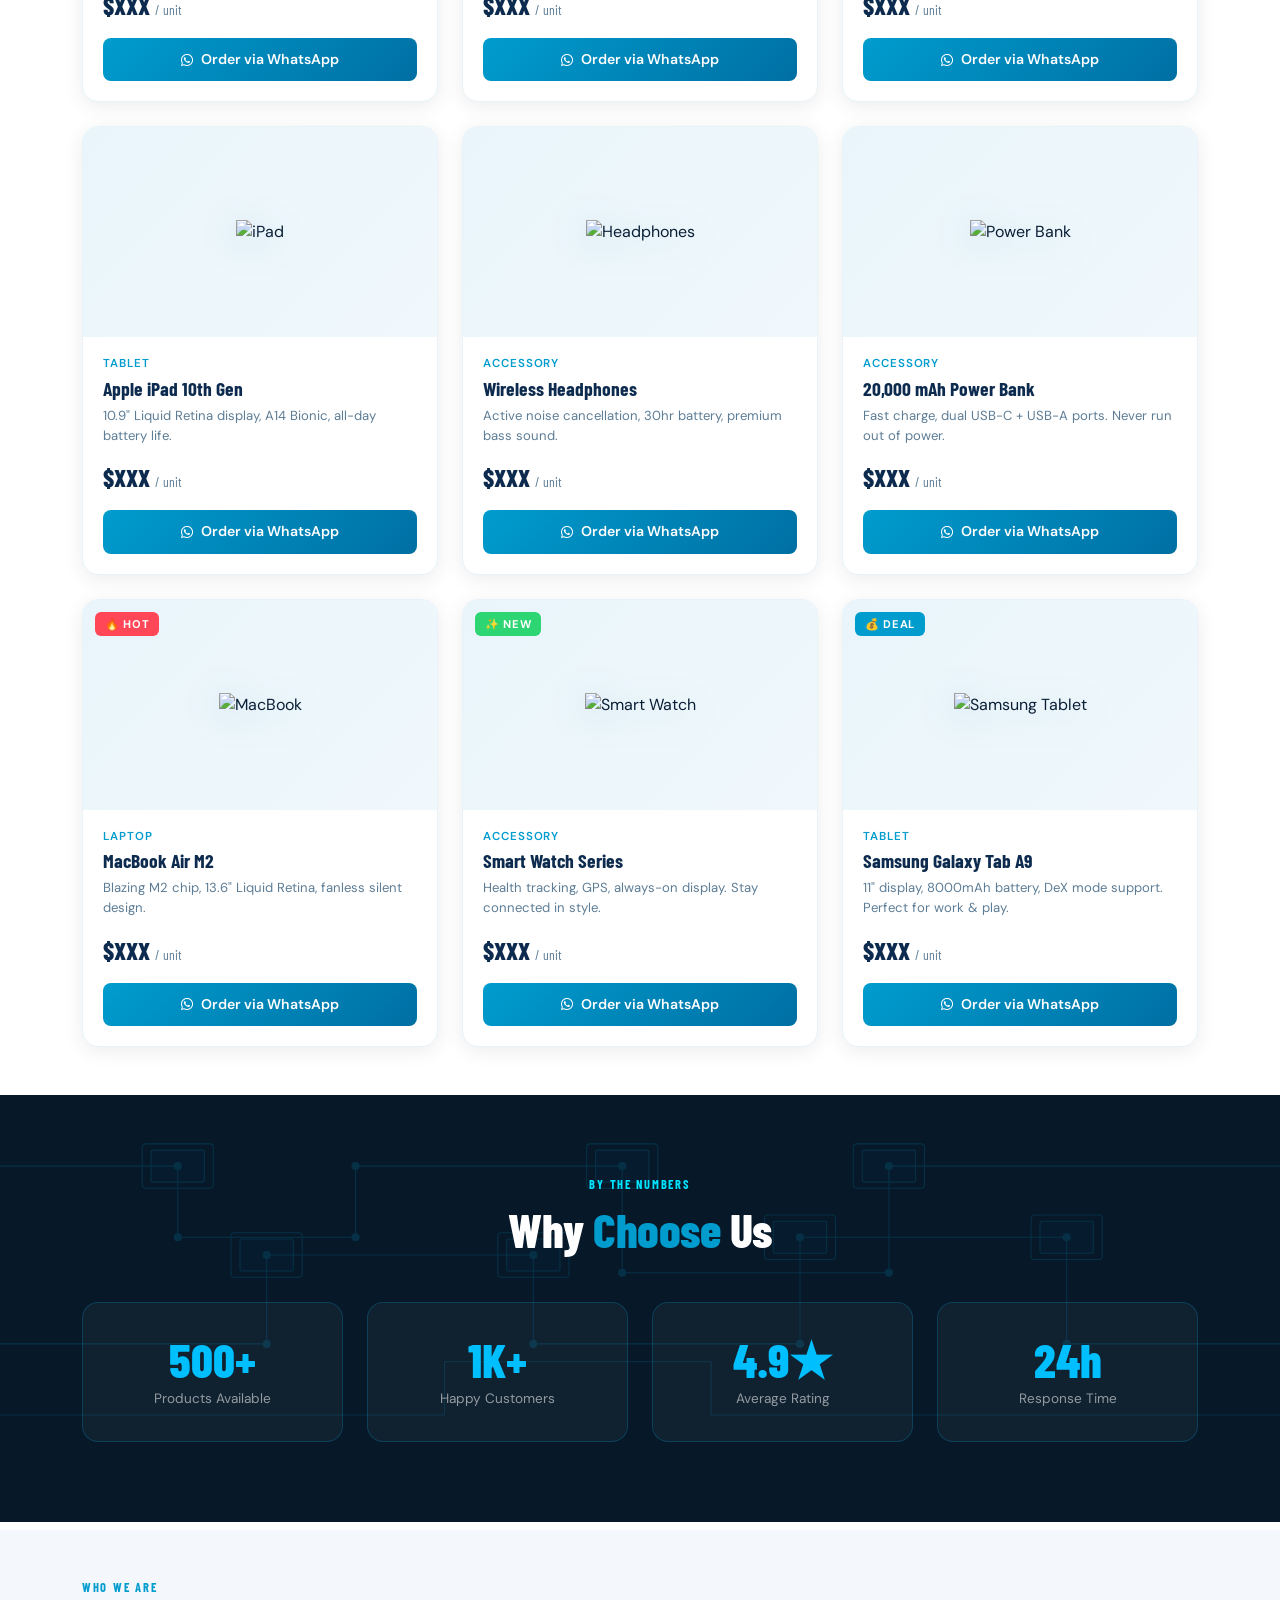
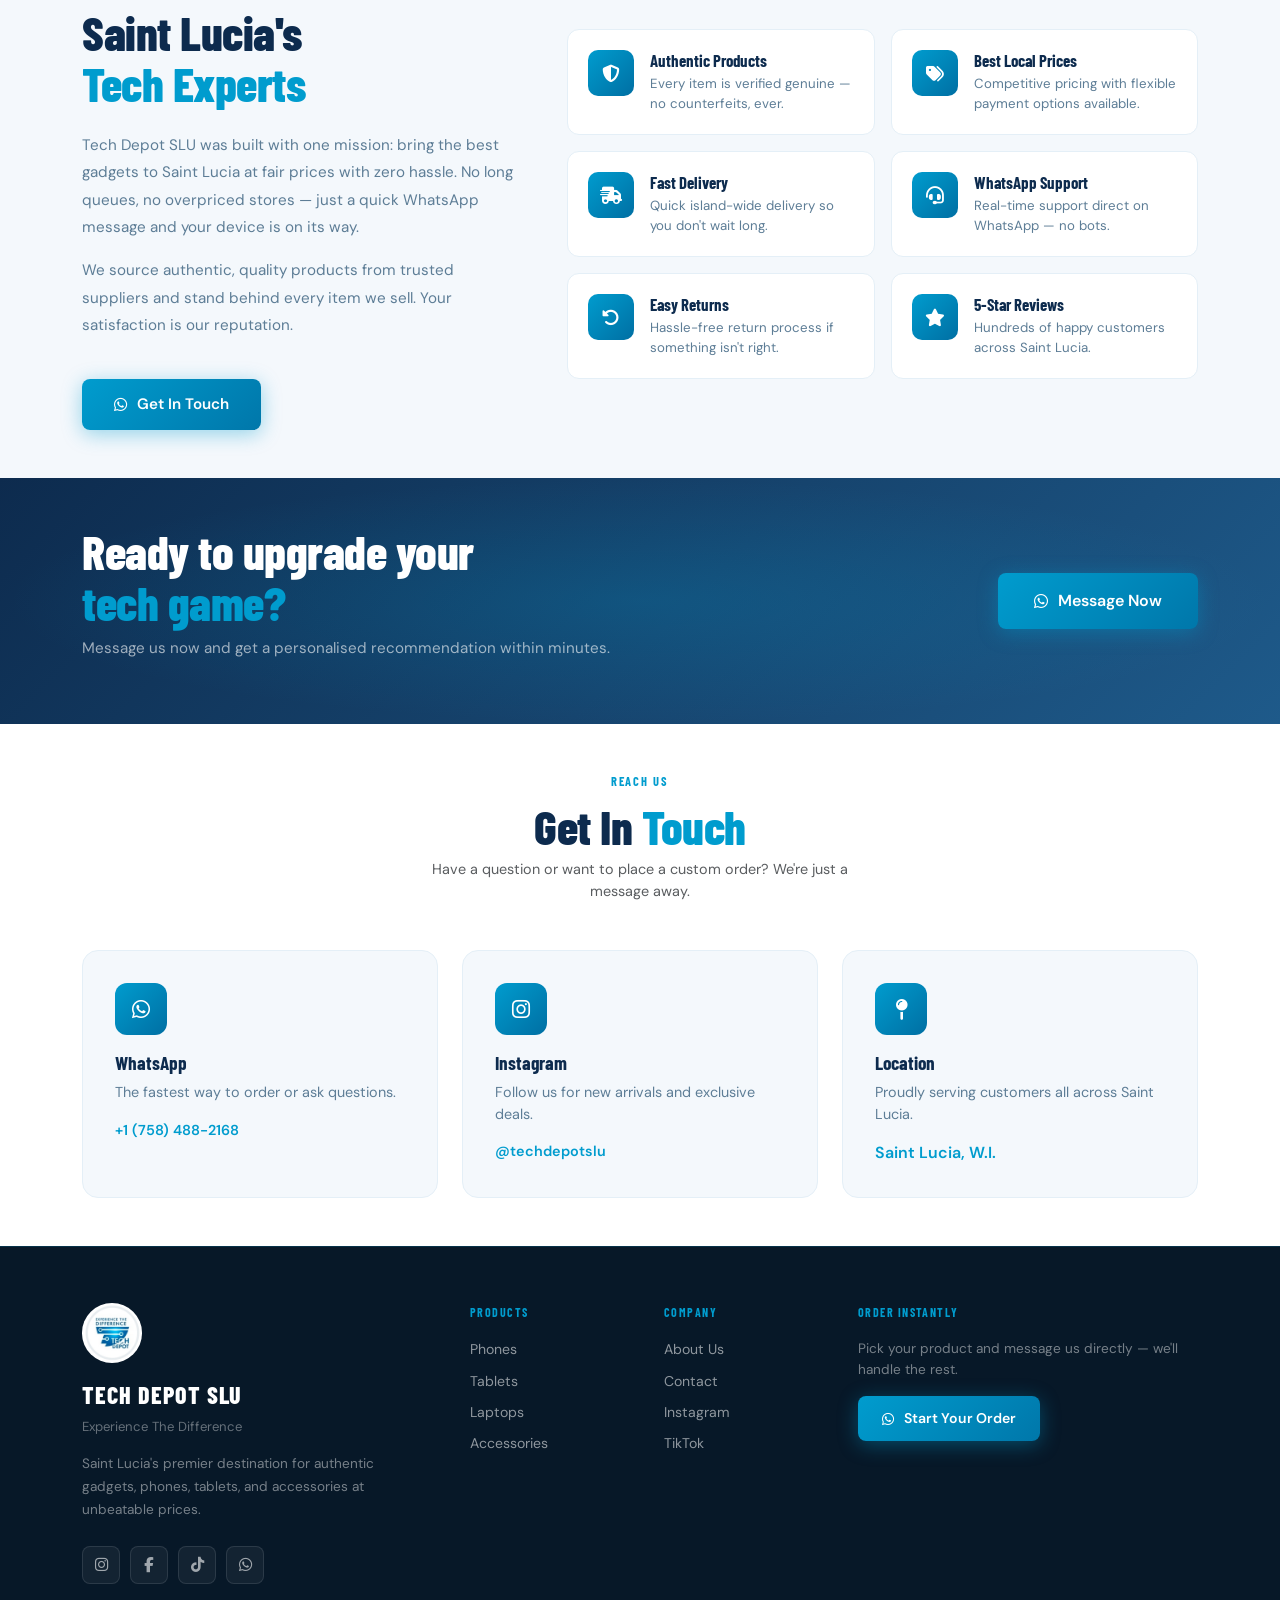
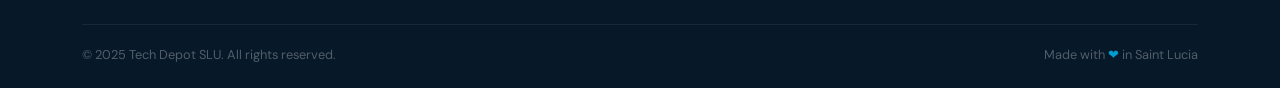
==== commit a3a1fcbb: "Update title and brand name in HTML file" ====
--- a/0034hytstoragefacility.html
+++ b/0034hytstoragefacility.html
@@ -3,7 +3,7 @@
 <head>
 <meta charset="UTF-8">
 <meta name="viewport" content="width=device-width, initial-scale=1.0">
-<title>Tech Depot SLU – Experience The Difference</title>
+<title>Tech SLU – Experience The Difference</title>
 <link href="https://cdn.jsdelivr.net/npm/bootstrap@5.3.3/dist/css/bootstrap.min.css" rel="stylesheet">
 <link href="https://fonts.googleapis.com/css2?family=Barlow+Condensed:wght@400;600;700;800&family=DM+Sans:wght@300;400;500;600&display=swap" rel="stylesheet">
 <link href="https://cdnjs.cloudflare.com/ajax/libs/font-awesome/6.5.0/css/all.min.css" rel="stylesheet">
@@ -21,7 +21,7 @@
   <div class="container">
     <a class="navbar-brand d-flex align-items-center gap-2" href="#hero">
       <img src="images/logo.jpg" alt="Tech Depot SLU Logo" class="rounded-circle img-fluid object-fit-cover shadow-hover mx-auto shadow-lg" loading="lazy">
-      <span style="font-family:'Barlow Condensed',sans-serif;font-weight:800;color:#fff;font-size:1.3rem;letter-spacing:0.05em;">TECH DEPOT<span style="color:var(--electric);"> SLU</span></span>
+      <span style="font-family:'Barlow Condensed',sans-serif;font-weight:800;color:#fff;font-size:1.3rem;letter-spacing:0.05em;">TECH<span style="color:var(--electric);"> SLU</span></span>
     </a>
     <button class="navbar-toggler border-0" type="button" data-bs-toggle="collapse" data-bs-target="#navMenu">
       <span class="navbar-toggler-icon"></span>
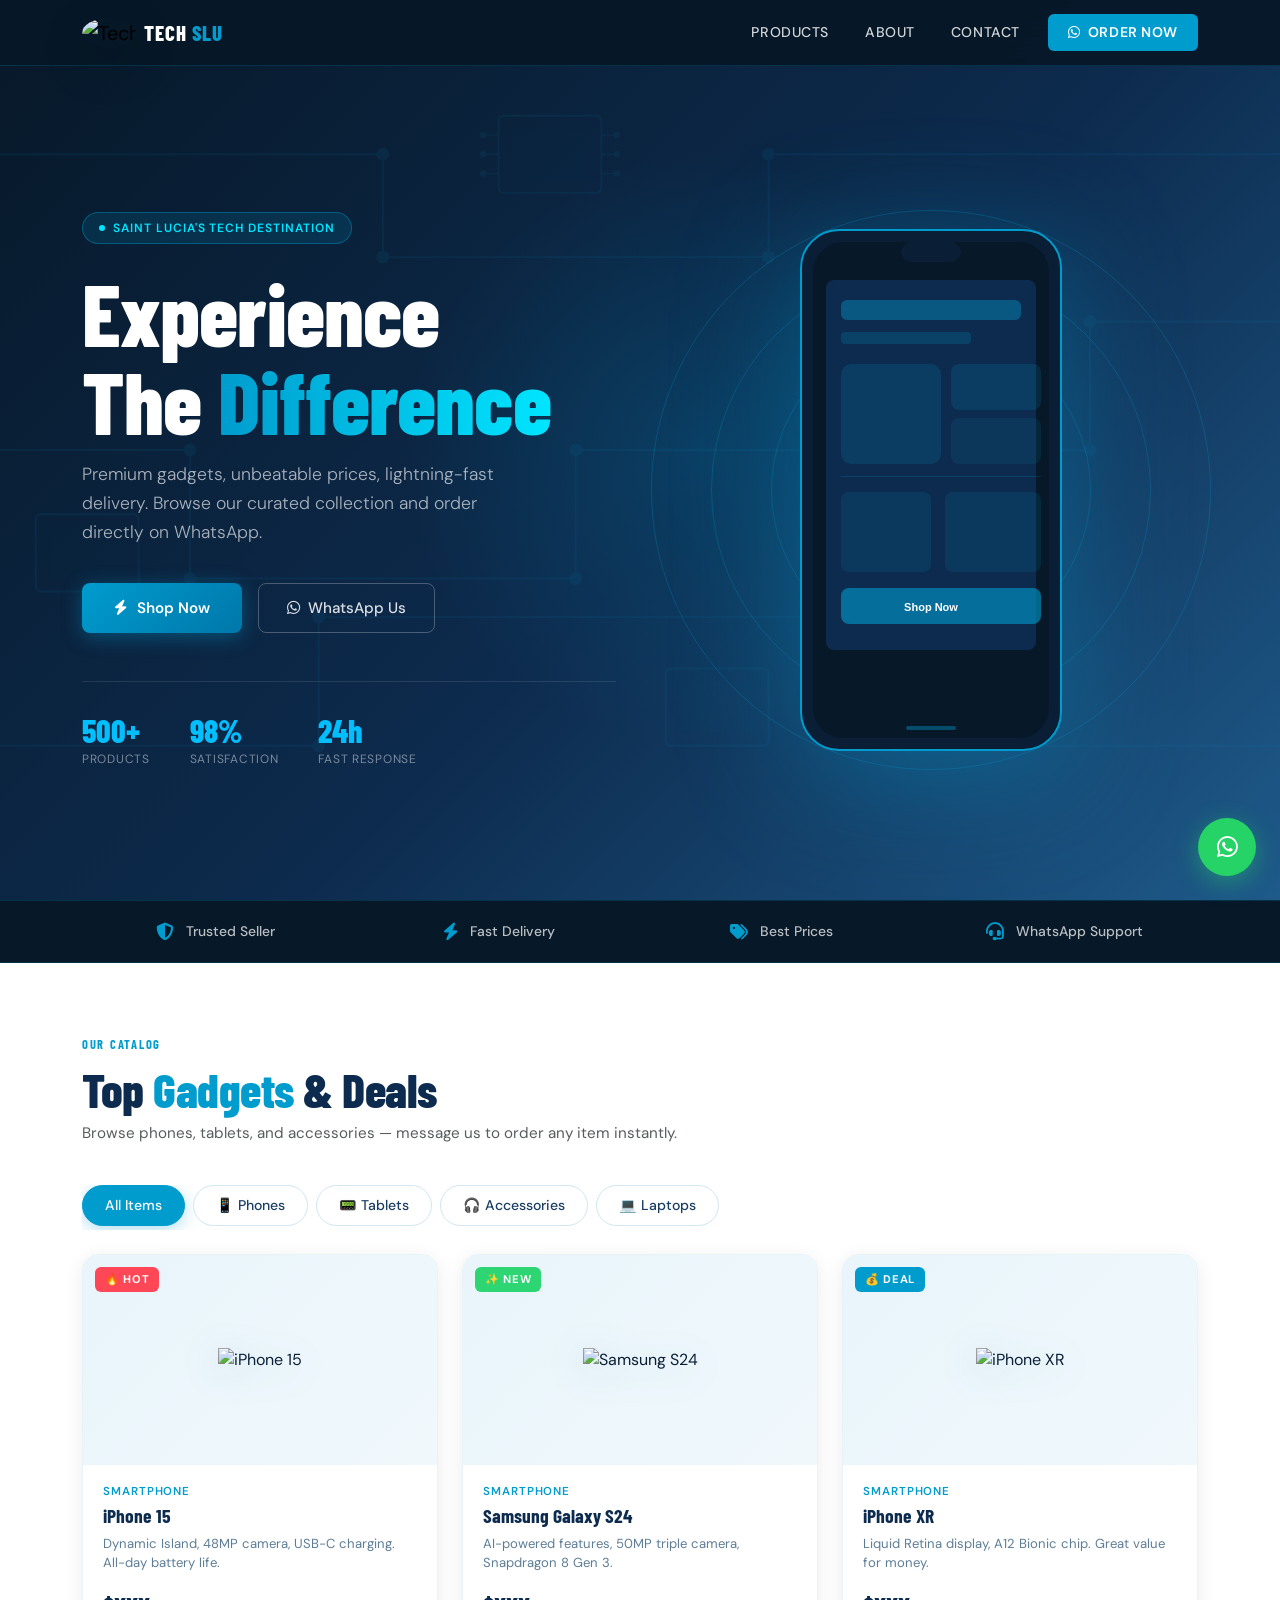
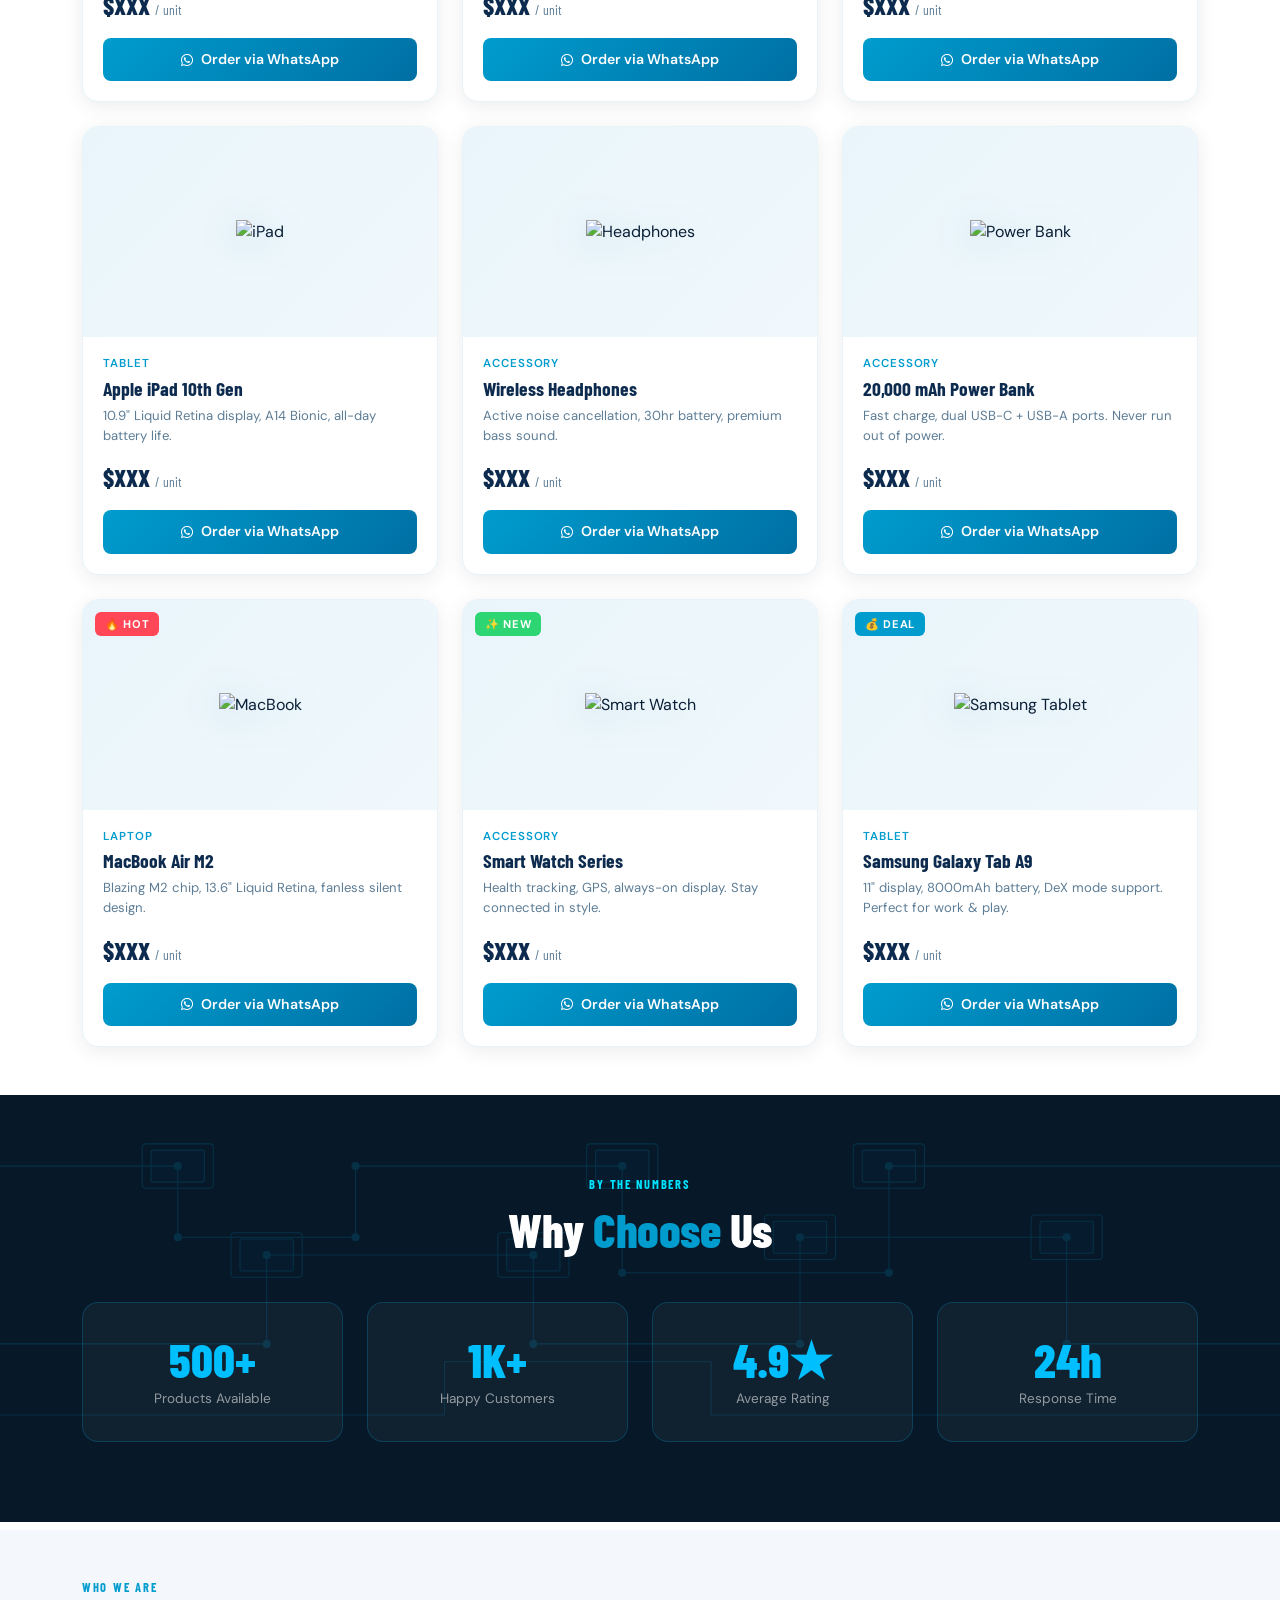
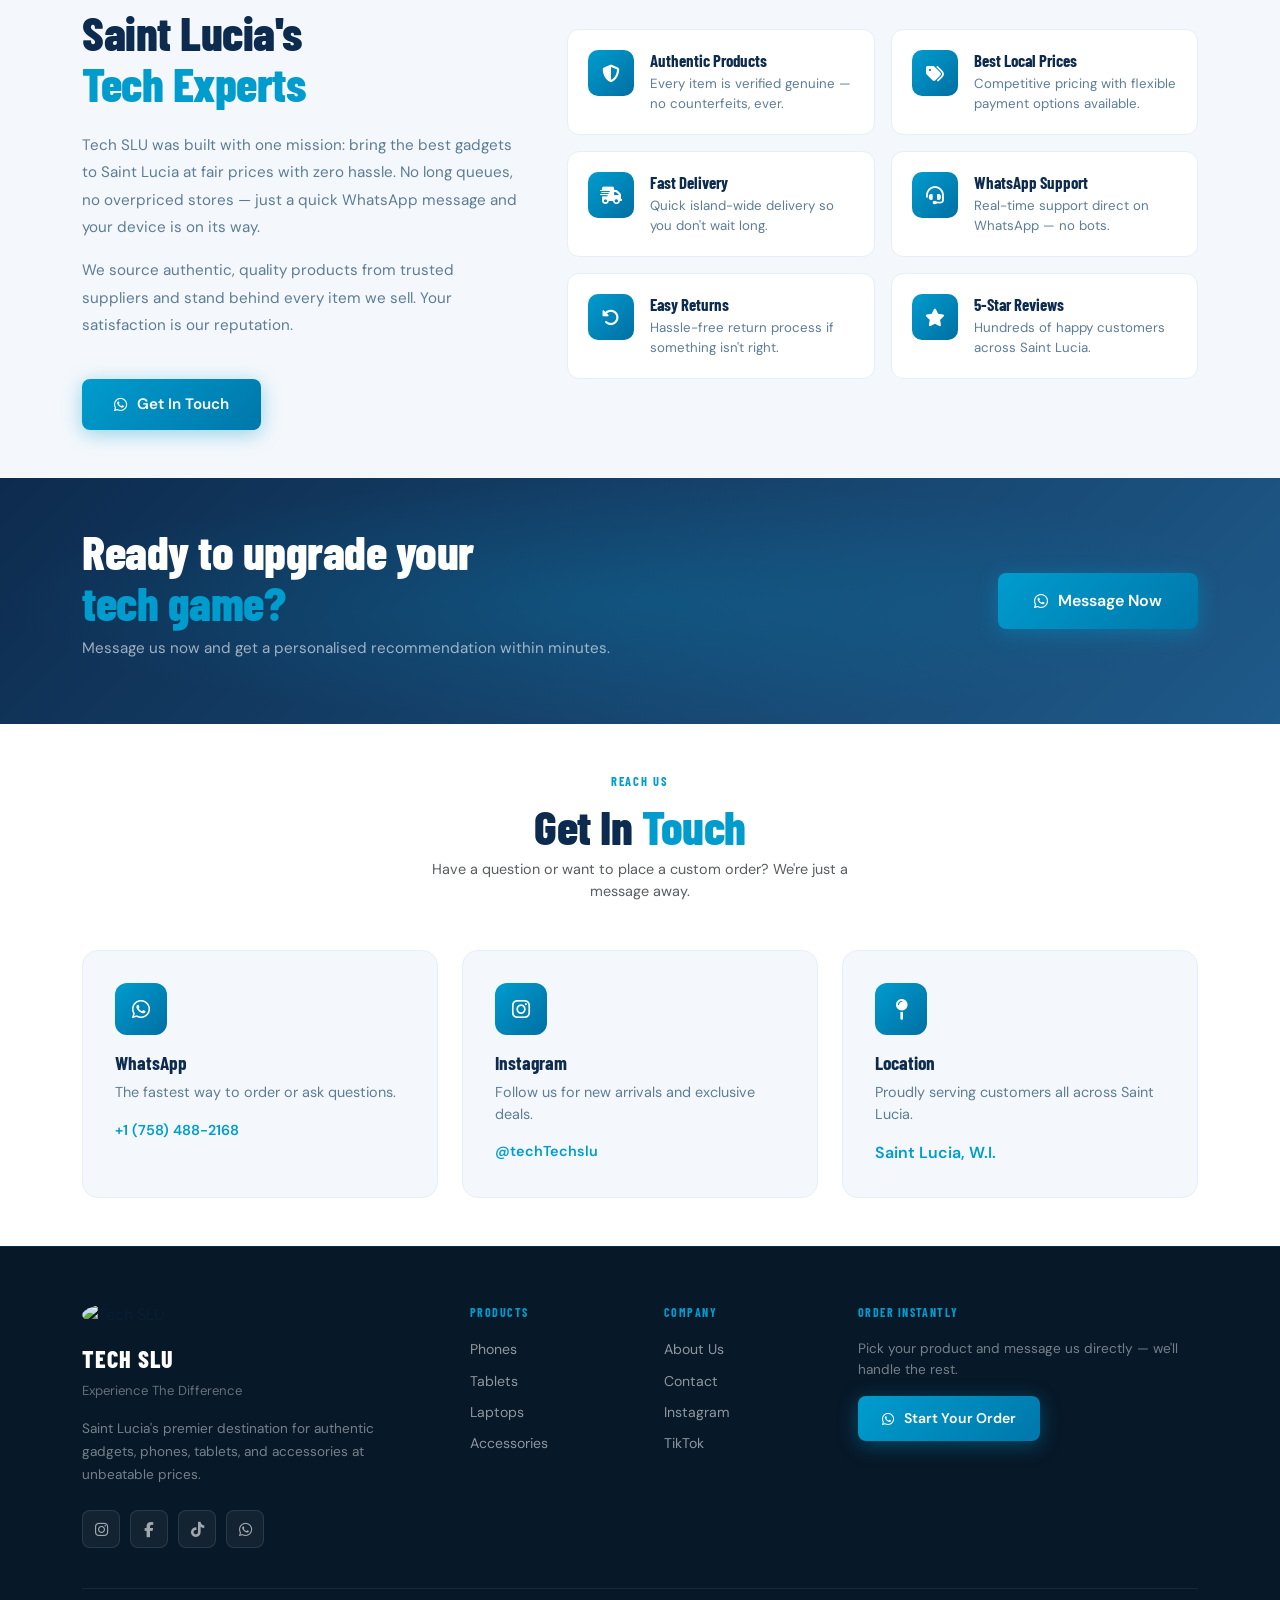
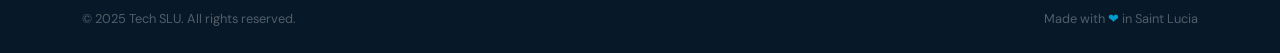
==== commit cb448ee1: "Update branding from 'Tech Depot SLU' to 'Tech SLU'" ====
--- a/0034hytstoragefacility.html
+++ b/0034hytstoragefacility.html
@@ -20,7 +20,7 @@
 <nav class="navbar navbar-expand-lg fixed-top" id="mainNavbar">
   <div class="container">
     <a class="navbar-brand d-flex align-items-center gap-2" href="#hero">
-      <img src="images/logo.jpg" alt="Tech Depot SLU Logo" class="rounded-circle img-fluid object-fit-cover shadow-hover mx-auto shadow-lg" loading="lazy">
+      <img src="images/logo.jpg" alt="Tech SLU Logo" class="rounded-circle img-fluid object-fit-cover shadow-hover mx-auto shadow-lg" loading="lazy">
       <span style="font-family:'Barlow Condensed',sans-serif;font-weight:800;color:#fff;font-size:1.3rem;letter-spacing:0.05em;">TECH<span style="color:var(--electric);"> SLU</span></span>
     </a>
     <button class="navbar-toggler border-0" type="button" data-bs-toggle="collapse" data-bs-target="#navMenu">
@@ -484,12 +484,12 @@
         <div class="section-eyebrow">Who We Are</div>
         <h2 class="section-title mb-4">Saint Lucia's<br><span>Tech Experts</span></h2>
         <p style="color:var(--text-muted);line-height:1.8;font-size:0.95rem;">
-          Tech Depot SLU was built with one mission: bring the best gadgets to Saint Lucia at fair prices with zero hassle. No long queues, no overpriced stores — just a quick WhatsApp message and your device is on its way.
+          Tech SLU was built with one mission: bring the best gadgets to Saint Lucia at fair prices with zero hassle. No long queues, no overpriced stores — just a quick WhatsApp message and your device is on its way.
         </p>
         <p style="color:var(--text-muted);line-height:1.8;font-size:0.95rem;margin-top:12px;">
           We source authentic, quality products from trusted suppliers and stand behind every item we sell. Your satisfaction is our reputation.
         </p>
-        <a href="https://wa.me/17584882168?text=Tell%20me%20more%20about%20Tech%20Depot" class="btn-electric mt-4 d-inline-flex">
+        <a href="https://wa.me/17584882168?text=Tell%20me%20more%20about%20Tech%20Tech" class="btn-electric mt-4 d-inline-flex">
           <i class="fab fa-whatsapp"></i> Get In Touch
         </a>
       </div>
@@ -595,7 +595,7 @@
           <div class="contact-icon"><i class="fab fa-instagram"></i></div>
           <h5>Instagram</h5>
           <p class="mt-2">Follow us for new arrivals and exclusive deals.</p>
-          <a href="https://www.instagram.com/techdepotslu" target="_blank" class="d-block mt-3 fw-semibold" style="color:var(--electric);">@techdepotslu</a>
+          <a href="https://www.instagram.com/techTechslu" target="_blank" class="d-block mt-3 fw-semibold" style="color:var(--electric);">@techTechslu</a>
         </div>
       </div>
       <div class="col-md-4 slide-up delay-3">
@@ -616,17 +616,17 @@
     <div class="row g-5">
       <div class="col-lg-4 col-md-6">
         <div class="footer-brand">
-          <img src="images/logo.jpg" alt="Tech Depot SLU" class="rounded-circle">
-          <div class="footer-brand-name">TECH DEPOT SLU</div>
+          <img src="images/logo.jpg" alt="Tech SLU" class="rounded-circle">
+          <div class="footer-brand-name">TECH SLU</div>
           <div class="footer-tagline">Experience The Difference</div>
         </div>
         <p style="color:rgba(255,255,255,0.45);font-size:0.85rem;margin-top:16px;line-height:1.7;">
           Saint Lucia's premier destination for authentic gadgets, phones, tablets, and accessories at unbeatable prices.
         </p>
         <div class="social-icons mt-4">
-          <a href="https://www.instagram.com/techdepotslu" target="_blank" class="social-icon" title="Instagram"><i class="fab fa-instagram"></i></a>
+          <a href="https://www.instagram.com/techTechslu" target="_blank" class="social-icon" title="Instagram"><i class="fab fa-instagram"></i></a>
           <a href="https://www.facebook.com/share/1HZqHnrAMR/" target="_blank" class="social-icon" title="Facebook"><i class="fab fa-facebook-f"></i></a>
-          <a href="https://www.tiktok.com/@techdepotslu" target="_blank" class="social-icon" title="TikTok"><i class="fab fa-tiktok"></i></a>
+          <a href="https://www.tiktok.com/@techTechslu" target="_blank" class="social-icon" title="TikTok"><i class="fab fa-tiktok"></i></a>
           <a href="https://wa.me/17584882168" target="_blank" class="social-icon" title="WhatsApp"><i class="fab fa-whatsapp"></i></a>
         </div>
       </div>
@@ -643,8 +643,8 @@
         <div class="footer-heading">Company</div>
         <a href="#about" class="footer-link">About Us</a>
         <a href="#contact" class="footer-link">Contact</a>
-        <a href="https://www.instagram.com/techdepotslu" class="footer-link">Instagram</a>
-        <a href="https://www.tiktok.com/@techdepotslu" class="footer-link">TikTok</a>
+        <a href="https://www.instagram.com/techTechslu" class="footer-link">Instagram</a>
+        <a href="https://www.tiktok.com/@techTechslu" class="footer-link">TikTok</a>
       </div>
 
       <div class="col-lg-4 col-md-6">
@@ -657,7 +657,7 @@
     </div>
 
     <div class="footer-bottom">
-      <span>© 2025 Tech Depot SLU. All rights reserved.</span>
+      <span>© 2025 Tech SLU. All rights reserved.</span>
       <span>Made with <span style="color:var(--electric);">❤</span> in Saint Lucia</span>
     </div>
   </div>
